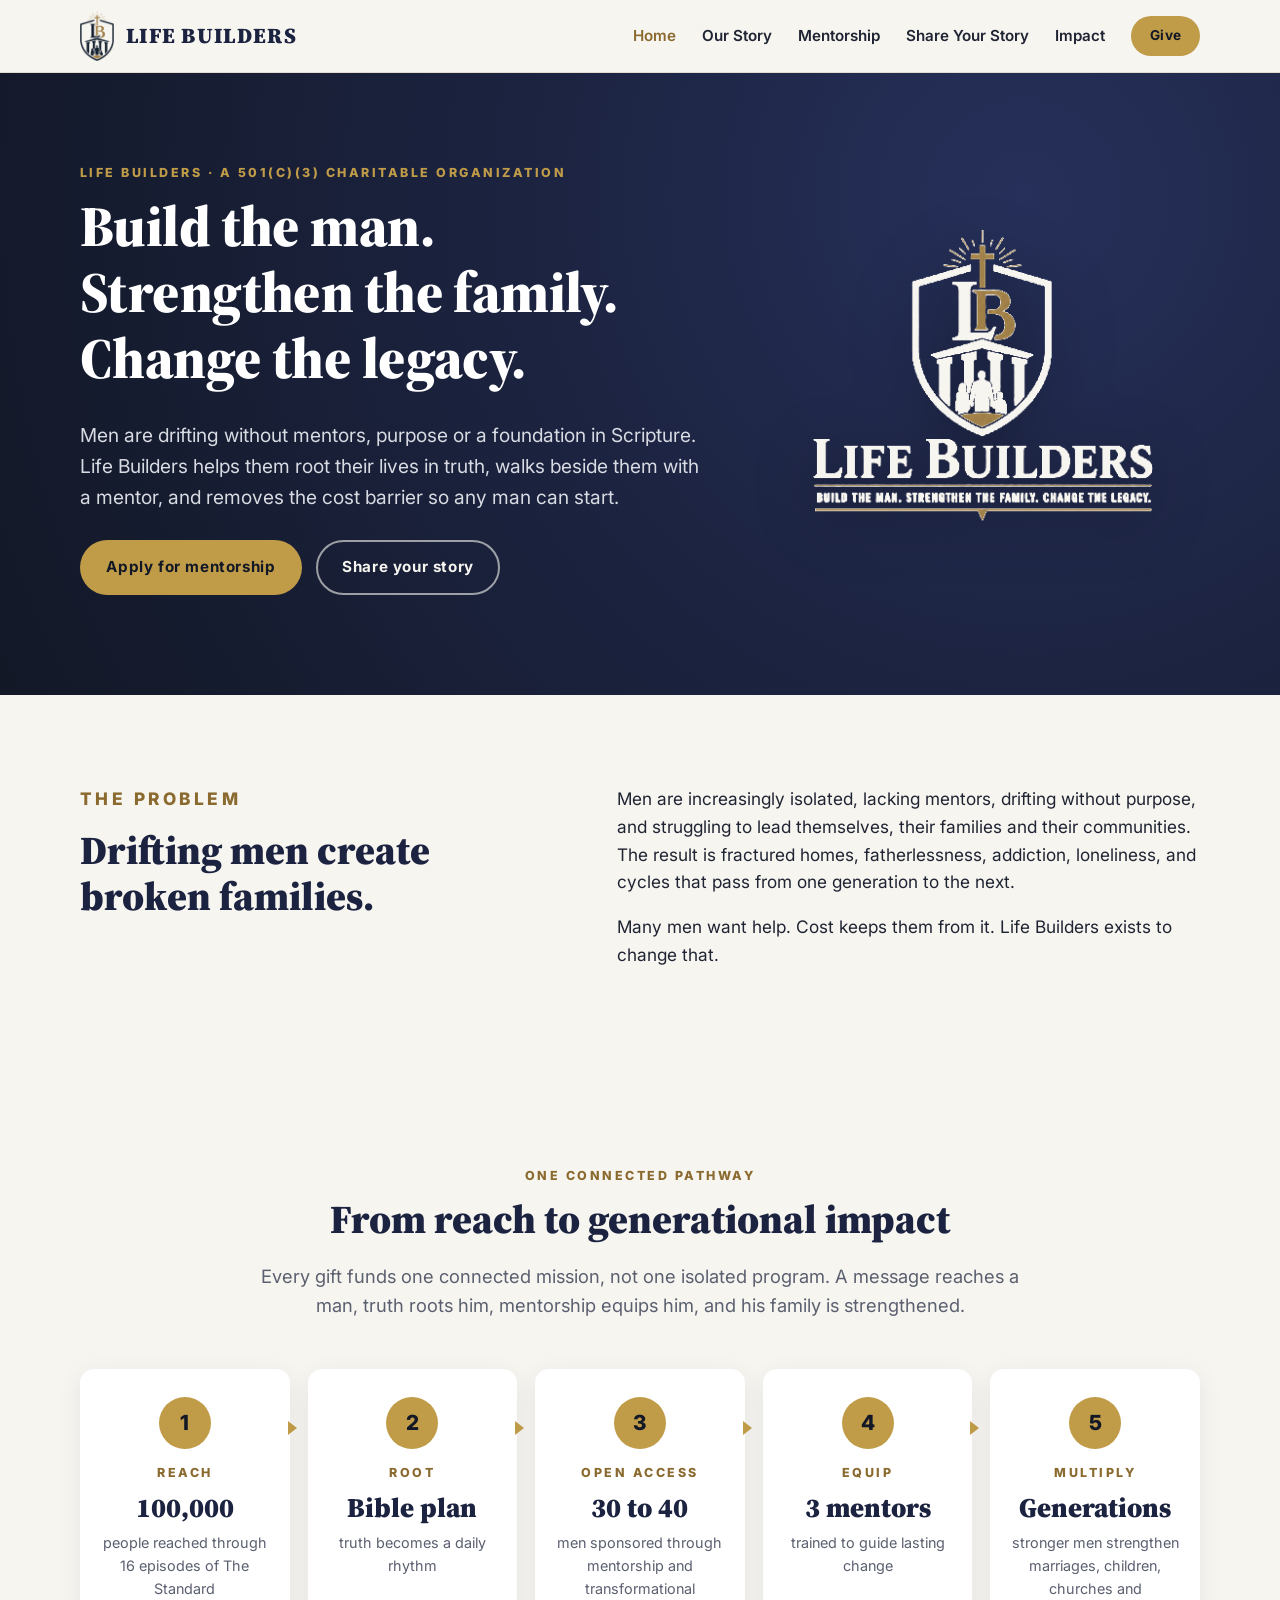
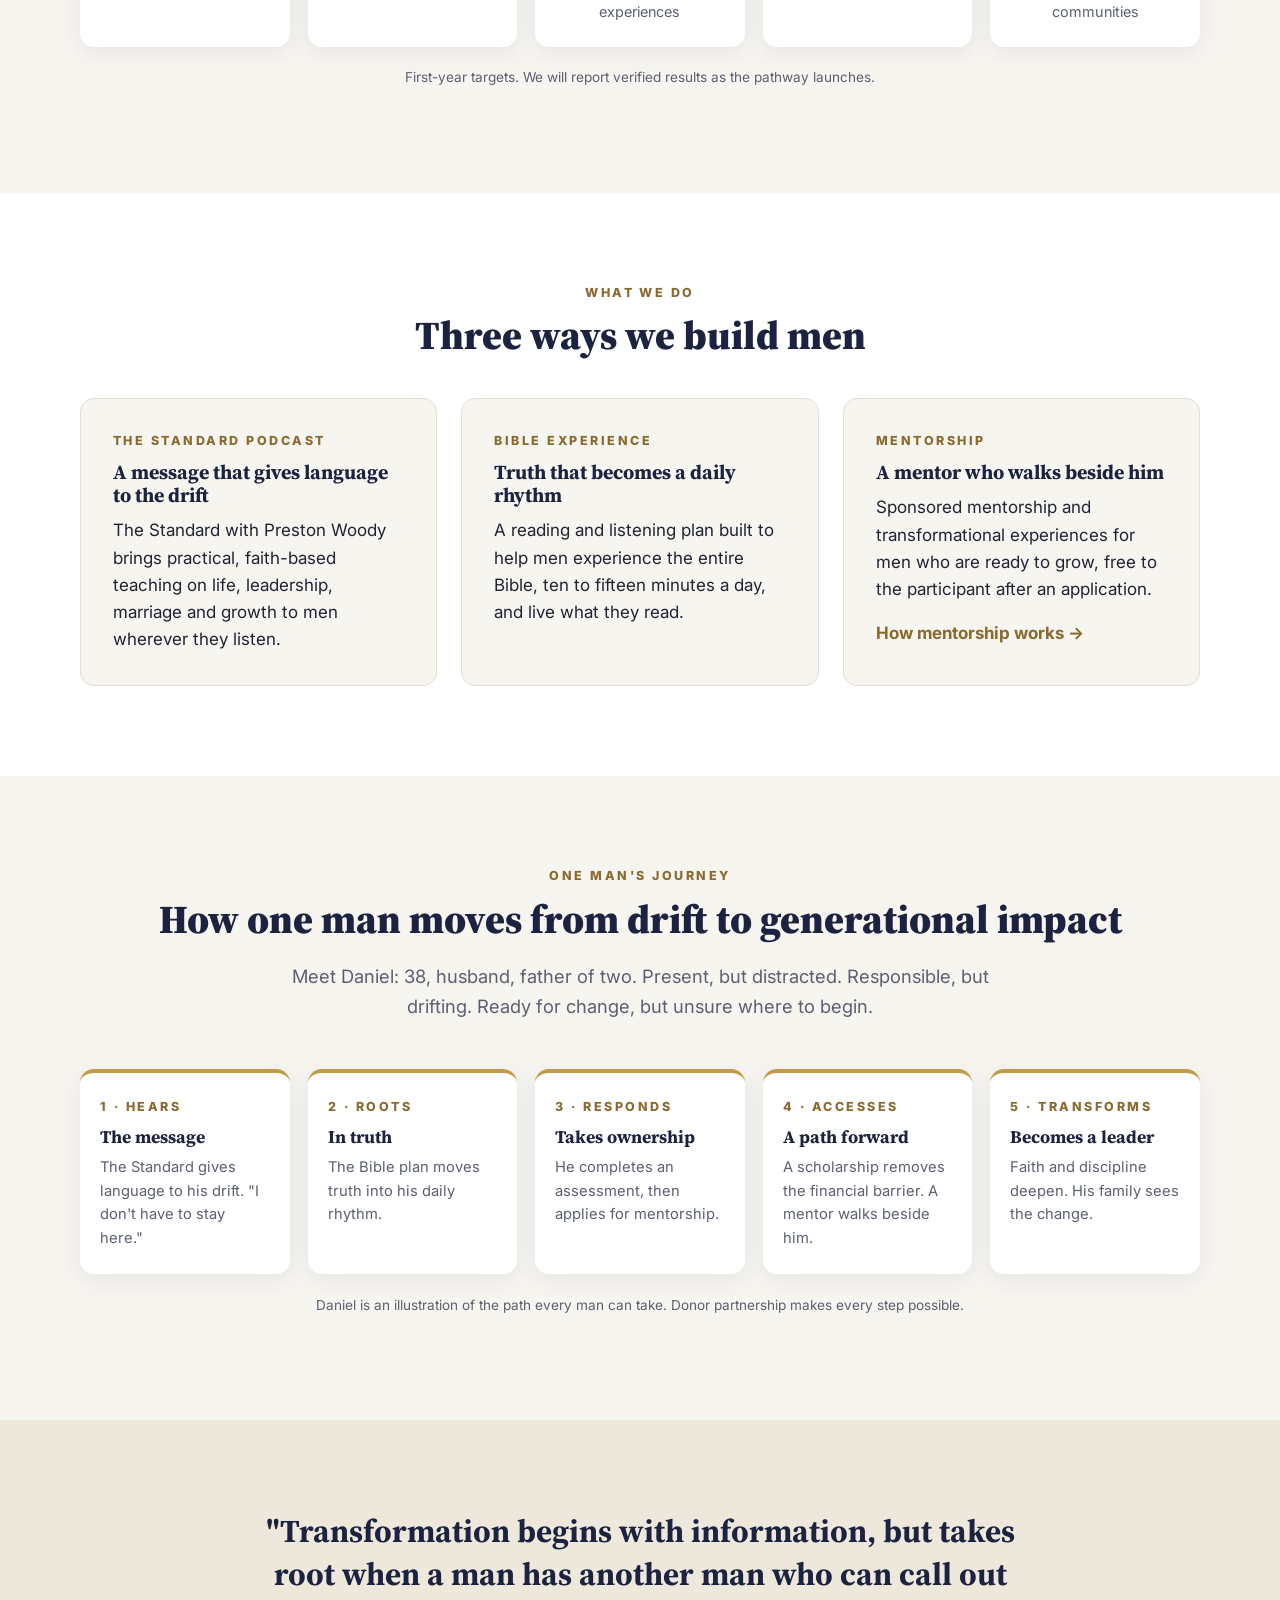
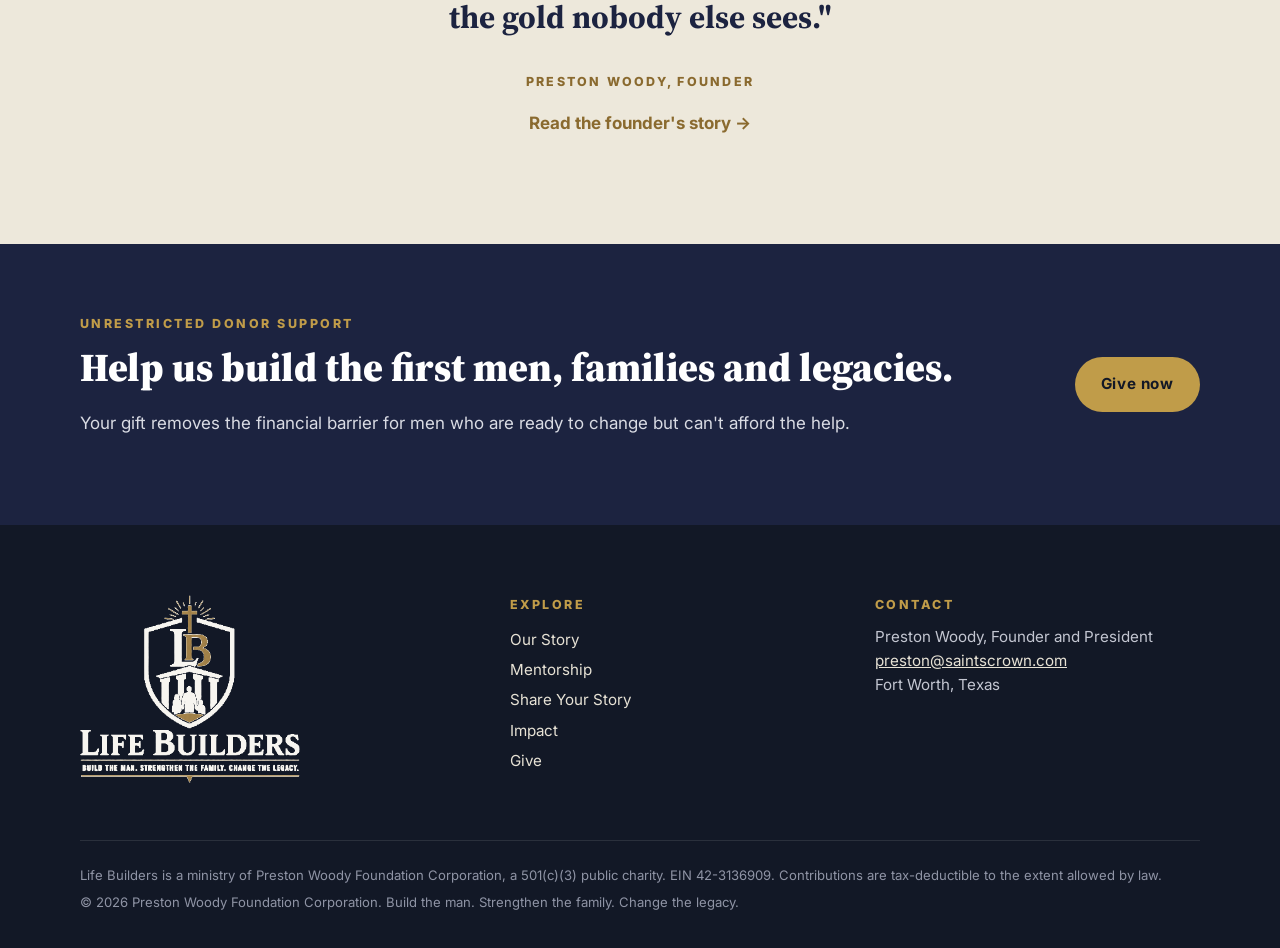
==== site/index.html @ cb7fca0d "Life Builders site: first draft of six pages Co-Authored-By: Claude Opus 5.5 <noreply@anthropic.com>" ====
<!DOCTYPE html>
<html lang="en">
<head>
<meta charset="utf-8">
<meta name="viewport" content="width=device-width, initial-scale=1">
<title>Life Builders | Build the man. Strengthen the family. Change the legacy.</title>
<meta name="description" content="Life Builders helps men root their lives in Scripture, find a mentor, and lead their families well, and removes the cost barrier so any man can start.">
<meta property="og:title" content="Life Builders | Build the man. Strengthen the family. Change the legacy.">
<meta property="og:description" content="Life Builders helps men root their lives in Scripture, find a mentor, and lead their families well, and removes the cost barrier so any man can start.">
<meta property="og:image" content="https://lifebuilders.net/assets/img/logo.png">
<link rel="icon" type="image/png" href="assets/img/favicon.png">
<link rel="preconnect" href="https://fonts.googleapis.com">
<link rel="preconnect" href="https://fonts.gstatic.com" crossorigin>
<link href="https://fonts.googleapis.com/css2?family=Inter:wght@400;500;600;700;800&family=Source+Serif+4:opsz,wght@8..60,700;8..60,900&display=swap" rel="stylesheet">
<link rel="stylesheet" href="assets/css/site.css">
</head>
<body>
<header class="site-header">
  <div class="wrap header-row">
    <a class="brand" href=""><img src="assets/img/shield.png" alt="" width="34" height="50"><span>Life Builders</span></a>
    <input type="checkbox" id="menu" class="menu-toggle" aria-label="Open menu">
    <label for="menu" class="menu-button" aria-hidden="true"><span></span><span></span><span></span></label>
    <nav class="site-nav"><a href="" class="active">Home</a><a href="about/">Our Story</a><a href="mentorship/">Mentorship</a><a href="story/">Share Your Story</a><a href="impact/">Impact</a><a class="btn btn-gold btn-sm" href="give/">Give</a></nav>
  </div>
</header>
<main>

<section class="hero">
  <div class="wrap hero-grid">
    <div>
      <p class="eyebrow light">Life Builders &middot; A 501(c)(3) charitable organization</p>
      <h1>Build the man. Strengthen the family. Change the legacy.</h1>
      <p class="hero-lede">Men are drifting without mentors, purpose or a foundation in Scripture. Life Builders helps them root their lives in truth, walks beside them with a mentor, and removes the cost barrier so any man can start.</p>
      <div class="actions">
        <a class="btn btn-gold" href="mentorship/">Apply for mentorship</a>
        <a class="btn btn-outline" href="story/">Share your story</a>
      </div>
    </div>
    <div class="hero-mark"><img src="assets/img/logo-light.png" alt="Life Builders logo" width="340"></div>
  </div>
</section>

<section class="section">
  <div class="wrap two-col">
    <div>
      <p class="eyebrow">The problem</p>
      <h2>Drifting men create broken families.</h2>
    </div>
    <div>
      <p>Men are increasingly isolated, lacking mentors, drifting without purpose, and struggling to lead themselves, their families and their communities. The result is fractured homes, fatherlessness, addiction, loneliness, and cycles that pass from one generation to the next.</p>
      <p>Many men want help. Cost keeps them from it. Life Builders exists to change that.</p>
    </div>
  </div>
</section>

<section class="section">
  <div class="wrap">
    <p class="eyebrow center">One connected pathway</p>
    <h2 class="center">From reach to generational impact</h2>
    <p class="lede center narrow">Every gift funds one connected mission, not one isolated program. A message reaches a man, truth roots him, mentorship equips him, and his family is strengthened.</p>
    <ol class="pathway">
      <li><span class="num">1</span><p class="eyebrow">Reach</p><p class="big">100,000</p><p>people reached through 16 episodes of The Standard</p></li>
      <li><span class="num">2</span><p class="eyebrow">Root</p><p class="big">Bible plan</p><p>truth becomes a daily rhythm</p></li>
      <li><span class="num">3</span><p class="eyebrow">Open access</p><p class="big">30 to 40</p><p>men sponsored through mentorship and transformational experiences</p></li>
      <li><span class="num">4</span><p class="eyebrow">Equip</p><p class="big">3 mentors</p><p>trained to guide lasting change</p></li>
      <li><span class="num">5</span><p class="eyebrow">Multiply</p><p class="big">Generations</p><p>stronger men strengthen marriages, children, churches and communities</p></li>
    </ol>
    <p class="fineprint center">First-year targets. We will report verified results as the pathway launches.</p>
  </div>
</section>

<section class="section alt">
  <div class="wrap">
    <p class="eyebrow center">What we do</p>
    <h2 class="center">Three ways we build men</h2>
    <div class="cards three">
      <article class="card">
        <p class="eyebrow">The Standard Podcast</p>
        <h3>A message that gives language to the drift</h3>
        <p>The Standard with Preston Woody brings practical, faith-based teaching on life, leadership, marriage and growth to men wherever they listen.</p>
      </article>
      <article class="card">
        <p class="eyebrow">Bible Experience</p>
        <h3>Truth that becomes a daily rhythm</h3>
        <p>A reading and listening plan built to help men experience the entire Bible, ten to fifteen minutes a day, and live what they read.</p>
      </article>
      <article class="card">
        <p class="eyebrow">Mentorship</p>
        <h3>A mentor who walks beside him</h3>
        <p>Sponsored mentorship and transformational experiences for men who are ready to grow, free to the participant after an application.</p>
        <a class="text-link" href="mentorship/">How mentorship works &rarr;</a>
      </article>
    </div>
  </div>
</section>

<section class="section">
  <div class="wrap">
    <p class="eyebrow center">One man's journey</p>
    <h2 class="center">How one man moves from drift to generational impact</h2>
    <p class="lede center narrow">Meet Daniel: 38, husband, father of two. Present, but distracted. Responsible, but drifting. Ready for change, but unsure where to begin.</p>
    <ol class="journey">
      <li><p class="eyebrow">1 &middot; Hears</p><h3>The message</h3><p>The Standard gives language to his drift. "I don't have to stay here."</p></li>
      <li><p class="eyebrow">2 &middot; Roots</p><h3>In truth</h3><p>The Bible plan moves truth into his daily rhythm.</p></li>
      <li><p class="eyebrow">3 &middot; Responds</p><h3>Takes ownership</h3><p>He completes an assessment, then applies for mentorship.</p></li>
      <li><p class="eyebrow">4 &middot; Accesses</p><h3>A path forward</h3><p>A scholarship removes the financial barrier. A mentor walks beside him.</p></li>
      <li><p class="eyebrow">5 &middot; Transforms</p><h3>Becomes a leader</h3><p>Faith and discipline deepen. His family sees the change.</p></li>
    </ol>
    <p class="fineprint center">Daniel is an illustration of the path every man can take. Donor partnership makes every step possible.</p>
  </div>
</section>

<section class="section quote-section">
  <div class="wrap narrow">
    <blockquote>
      <p>"Transformation begins with information, but takes root when a man has another man who can call out the gold nobody else sees."</p>
      <cite>Preston Woody, Founder</cite>
    </blockquote>
    <p class="center"><a class="text-link" href="about/">Read the founder's story &rarr;</a></p>
  </div>
</section>

<section class="band navy">
  <div class="wrap band-row">
    <div>
      <p class="eyebrow light">Unrestricted donor support</p>
      <h2>Help us build the first men, families and legacies.</h2>
      <p>Your gift removes the financial barrier for men who are ready to change but can't afford the help.</p>
    </div>
    <div class="band-actions"><a class="btn btn-gold" href="give/">Give now</a></div>
  </div>
</section>

</main>
<footer class="site-footer">
  <div class="wrap footer-grid">
    <div>
      <img class="footer-logo" src="assets/img/logo-light.png" alt="Life Builders: Build the man. Strengthen the family. Change the legacy." width="220">
    </div>
    <div>
      <p class="eyebrow light">Explore</p>
      <ul class="footer-links">
        <li><a href="about/">Our Story</a></li>
        <li><a href="mentorship/">Mentorship</a></li>
        <li><a href="story/">Share Your Story</a></li>
        <li><a href="impact/">Impact</a></li>
        <li><a href="give/">Give</a></li>
      </ul>
    </div>
    <div>
      <p class="eyebrow light">Contact</p>
      <p>Preston Woody, Founder and President<br><a href="mailto:preston@saintscrown.com">preston@saintscrown.com</a><br>Fort Worth, Texas</p>
    </div>
  </div>
  <div class="wrap legal">
    <p>Life Builders is a ministry of Preston Woody Foundation Corporation, a 501(c)(3) public charity. EIN 42-3136909. Contributions are tax-deductible to the extent allowed by law.</p>
    <p>&copy; 2026 Preston Woody Foundation Corporation. Build the man. Strengthen the family. Change the legacy.</p>
  </div>
</footer>
</body>
</html>
---- site/assets/css/site.css ----
:root {
  --navy: #1c2340;
  --navy-deep: #121826;
  --gold: #c09c49;
  --gold-ink: #8a6a2f;
  --cream: #f7f5f0;
  --beige: #ede8db;
  --ink: #1f2433;
  --muted: #5b6070;
  --line: #e2ddd0;
  --serif: "Source Serif 4", Georgia, "Times New Roman", serif;
  --sans: "Inter", -apple-system, "Segoe UI", Roboto, Arial, sans-serif;
  --radius: 14px;
}

* { box-sizing: border-box; }
html { scroll-behavior: smooth; }
body { margin: 0; font-family: var(--sans); color: var(--ink); background: var(--cream); line-height: 1.6; font-size: 17px; }
img { max-width: 100%; height: auto; }
a { color: var(--navy); }
.wrap { width: min(1120px, 100% - 40px); margin-inline: auto; }
.narrow { max-width: 760px; margin-inline: auto; }
.center { text-align: center; }

h1, h2, h3 { font-family: var(--serif); color: var(--navy); line-height: 1.15; margin: 0 0 .5em; }
h1 { font-weight: 900; font-size: clamp(2.2rem, 5vw, 3.6rem); letter-spacing: -.01em; }
h2 { font-weight: 900; font-size: clamp(1.7rem, 3.4vw, 2.5rem); }
h3 { font-weight: 700; font-size: 1.25rem; }
p { margin: 0 0 1em; }

.eyebrow { font-family: var(--sans); font-weight: 800; font-size: .78rem; letter-spacing: .2em; text-transform: uppercase; color: var(--gold-ink); margin-bottom: .8em; }
.eyebrow.light { color: var(--gold); }
.lede { font-size: 1.15rem; color: var(--muted); }
.fineprint { font-size: .85rem; color: var(--muted); margin-top: 1.5em; }

/* Buttons */
.btn { display: inline-block; font-family: var(--sans); font-weight: 700; font-size: .95rem; letter-spacing: .04em; text-decoration: none; padding: .9em 1.6em; border-radius: 999px; border: 2px solid transparent; transition: transform .15s ease, background .15s ease; }
.btn:hover { transform: translateY(-1px); }
.btn-gold { background: var(--gold); color: var(--navy-deep); }
.btn-gold:hover { background: #d1ad5a; }
.btn-outline { border-color: rgba(247,245,240,.6); color: var(--cream); }
.btn-outline:hover { border-color: var(--gold); color: var(--gold); }
.btn-navy { background: var(--navy); color: var(--cream); margin-top: 1.5em; }
.btn-sm { padding: .55em 1.2em; font-size: .85rem; }
.actions { display: flex; flex-wrap: wrap; gap: 14px; margin-top: 1.6em; }
.text-link { font-weight: 700; color: var(--gold-ink); text-decoration: none; }
.text-link:hover { text-decoration: underline; }

/* Header */
.site-header { position: sticky; top: 0; z-index: 10; background: rgba(247,245,240,.96); backdrop-filter: blur(6px); border-bottom: 1px solid var(--line); }
.header-row { display: flex; align-items: center; justify-content: space-between; min-height: 72px; }
.brand { display: flex; align-items: center; gap: 12px; text-decoration: none; }
.brand img { width: 34px; height: auto; }
.brand span { font-family: var(--serif); font-weight: 900; font-size: 1.35rem; letter-spacing: .06em; text-transform: uppercase; color: var(--navy); }
.site-nav { display: flex; align-items: center; gap: 26px; }
.site-nav a:not(.btn) { text-decoration: none; font-weight: 600; font-size: .95rem; color: var(--ink); }
.site-nav a.active, .site-nav a:not(.btn):hover { color: var(--gold-ink); }
.menu-toggle, .menu-button { display: none; }

/* Hero */
.hero, .page-hero { background: radial-gradient(circle at 80% 20%, #26305a 0%, var(--navy) 45%, var(--navy-deep) 100%); color: var(--cream); }
.hero { padding: 90px 0 100px; }
.page-hero { padding: 80px 0; text-align: center; }
.page-hero .actions { justify-content: center; }
.hero h1, .page-hero h1 { color: #fff; }
.hero-lede { font-size: 1.2rem; color: #d9dbe3; max-width: 640px; }
.page-hero .hero-lede { margin-inline: auto; }
.hero-grid { display: grid; grid-template-columns: 1.3fr .9fr; gap: 60px; align-items: center; }
.hero-mark { text-align: center; }
.hero-mark img { filter: drop-shadow(0 10px 30px rgba(0,0,0,.35)); }

/* Sections */
.section { padding: 90px 0; }
.section.alt { background: #fff; }
.two-col { display: grid; grid-template-columns: .9fr 1.1fr; gap: 60px; align-items: start; }
.two-col p { font-size: 1.08rem; }

/* Cards */
.cards { display: grid; gap: 24px; margin-top: 40px; }
.cards.three { grid-template-columns: repeat(3, 1fr); }
.card { background: var(--cream); border: 1px solid var(--line); border-radius: var(--radius); padding: 32px; }
.section:not(.alt) .card { background: #fff; }
.card p:last-child { margin-bottom: 0; }
.card.stat { text-align: center; }
.big { font-family: var(--serif); font-weight: 900; font-size: 2.3rem; line-height: 1.1; color: var(--navy); margin: .1em 0 .3em; }

/* Pathway */
.pathway, .journey, .steps { list-style: none; padding: 0; margin: 48px 0 0; display: grid; gap: 18px; counter-reset: s; }
.pathway { grid-template-columns: repeat(5, 1fr); }
.pathway li { position: relative; background: #fff; border-radius: var(--radius); padding: 28px 18px 24px; text-align: center; box-shadow: 0 6px 24px rgba(28,35,64,.07); }
.pathway li:not(:last-child)::after { content: ""; position: absolute; right: -14px; top: 52px; border: 7px solid transparent; border-left: 9px solid var(--gold); }
.pathway .big { font-size: 1.7rem; }
.pathway li p:last-child { font-size: .9rem; color: var(--muted); margin: 0; }
.num { display: inline-grid; place-items: center; width: 52px; height: 52px; border-radius: 50%; background: var(--gold); color: var(--navy-deep); font-family: var(--sans); font-weight: 800; font-size: 1.3rem; margin-bottom: 14px; }

/* Journey */
.journey { grid-template-columns: repeat(5, 1fr); }
.journey li { background: #fff; border-top: 4px solid var(--gold); border-radius: var(--radius); padding: 24px 20px; box-shadow: 0 6px 24px rgba(28,35,64,.07); }
.journey h3 { font-size: 1.1rem; }
.journey p:last-child { font-size: .92rem; color: var(--muted); margin: 0; }

/* Steps */
.steps { grid-template-columns: repeat(4, 1fr); }
.steps li { text-align: center; padding: 10px; }
.steps p { color: var(--muted); }

/* Quote */
.quote-section { background: var(--beige); }
blockquote { margin: 0; text-align: center; }
blockquote p { font-family: var(--serif); font-weight: 700; font-size: clamp(1.4rem, 2.6vw, 2rem); color: var(--navy); line-height: 1.35; }
cite { display: block; font-style: normal; font-weight: 800; letter-spacing: .18em; text-transform: uppercase; font-size: .78rem; color: var(--gold-ink); margin-bottom: 1.5em; }

/* Band */
.band { padding: 70px 0; }
.band.navy { background: var(--navy); color: #d9dbe3; }
.band.navy h2 { color: #fff; }
.band-row { display: grid; grid-template-columns: 1fr auto; gap: 40px; align-items: center; }

/* Prose */
.prose p { font-size: 1.12rem; }
.signature { font-family: var(--serif); font-weight: 900; font-size: 1.3rem; color: var(--navy); margin-top: 1.5em; }
.signature span { font-family: var(--sans); font-weight: 600; font-size: .9rem; color: var(--muted); }

/* Vision table */
.table-wrap { overflow-x: auto; margin-top: 40px; }
.vision { width: 100%; border-collapse: separate; border-spacing: 0; background: #fff; border-radius: var(--radius); overflow: hidden; box-shadow: 0 6px 24px rgba(28,35,64,.07); }
.vision th, .vision td { padding: 20px 22px; text-align: left; border-bottom: 1px solid var(--line); vertical-align: top; }
.vision thead th { background: var(--navy); color: #fff; font-family: var(--serif); font-weight: 700; font-size: 1.05rem; }
.vision tbody th { font-weight: 800; letter-spacing: .14em; text-transform: uppercase; font-size: .78rem; color: var(--gold-ink); white-space: nowrap; }
.vision tr:last-child th, .vision tr:last-child td { border-bottom: 0; }

/* Tiers */
.tiers { display: grid; grid-template-columns: repeat(5, 1fr); gap: 16px; margin-top: 40px; }
.tiers.four { grid-template-columns: repeat(4, 1fr); }
.tier { background: #fff; border: 1px solid var(--line); border-radius: var(--radius); padding: 28px 16px; text-align: center; }
.section.alt .tier { background: var(--cream); }
.tier .big { font-size: 2rem; }
.tier p:last-child { margin-bottom: 0; color: var(--muted); font-size: .92rem; }
.tier.featured { border: 2px solid var(--gold); box-shadow: 0 10px 30px rgba(192,156,73,.18); }
.tag { display: inline-block; margin-top: .6em; background: var(--gold); color: var(--navy-deep) !important; font-weight: 700; font-size: .72rem !important; letter-spacing: .08em; text-transform: uppercase; padding: .35em .8em; border-radius: 999px; }

/* Form slot */
.form-slot { margin-top: 30px; background: var(--cream); border: 2px dashed var(--gold); border-radius: var(--radius); padding: 50px 30px; text-align: center; }
.form-slot iframe { width: 100%; min-height: 1100px; border: 0; }

/* Footer */
.site-footer { background: var(--navy-deep); color: #c3c6d1; padding: 70px 0 30px; font-size: .95rem; }
.site-footer a { color: #e7e2d5; }
.footer-grid { display: grid; grid-template-columns: 1.2fr 1fr 1fr; gap: 40px; }
.footer-links { list-style: none; padding: 0; margin: 0; line-height: 2; }
.footer-links a { text-decoration: none; }
.footer-links a:hover { color: var(--gold); }
.legal { border-top: 1px solid rgba(255,255,255,.1); margin-top: 50px; padding-top: 24px; font-size: .82rem; color: #8f94a5; }
.legal p { margin: 0 0 .4em; }

/* Responsive */
@media (max-width: 960px) {
  .pathway, .journey { grid-template-columns: 1fr 1fr; }
  .pathway li::after { display: none; }
  .steps, .tiers, .tiers.four { grid-template-columns: 1fr 1fr; }
  .cards.three { grid-template-columns: 1fr; }
  .hero-grid, .two-col, .band-row, .footer-grid { grid-template-columns: 1fr; gap: 30px; }
  .hero-mark img { width: 220px; }
  .menu-button { display: grid; gap: 5px; cursor: pointer; padding: 10px; }
  .menu-button span { display: block; width: 24px; height: 2px; background: var(--navy); }
  .site-nav { display: none; position: absolute; top: 72px; left: 0; right: 0; flex-direction: column; align-items: flex-start; gap: 18px; padding: 24px 20px 30px; background: var(--cream); border-bottom: 1px solid var(--line); }
  .menu-toggle:checked ~ .site-nav { display: flex; }
}
@media (max-width: 560px) {
  body { font-size: 16px; }
  .section { padding: 64px 0; }
  .hero { padding: 60px 0 70px; }
  .pathway, .journey, .steps, .tiers, .tiers.four { grid-template-columns: 1fr; }
  .brand span { font-size: 1.1rem; }
}
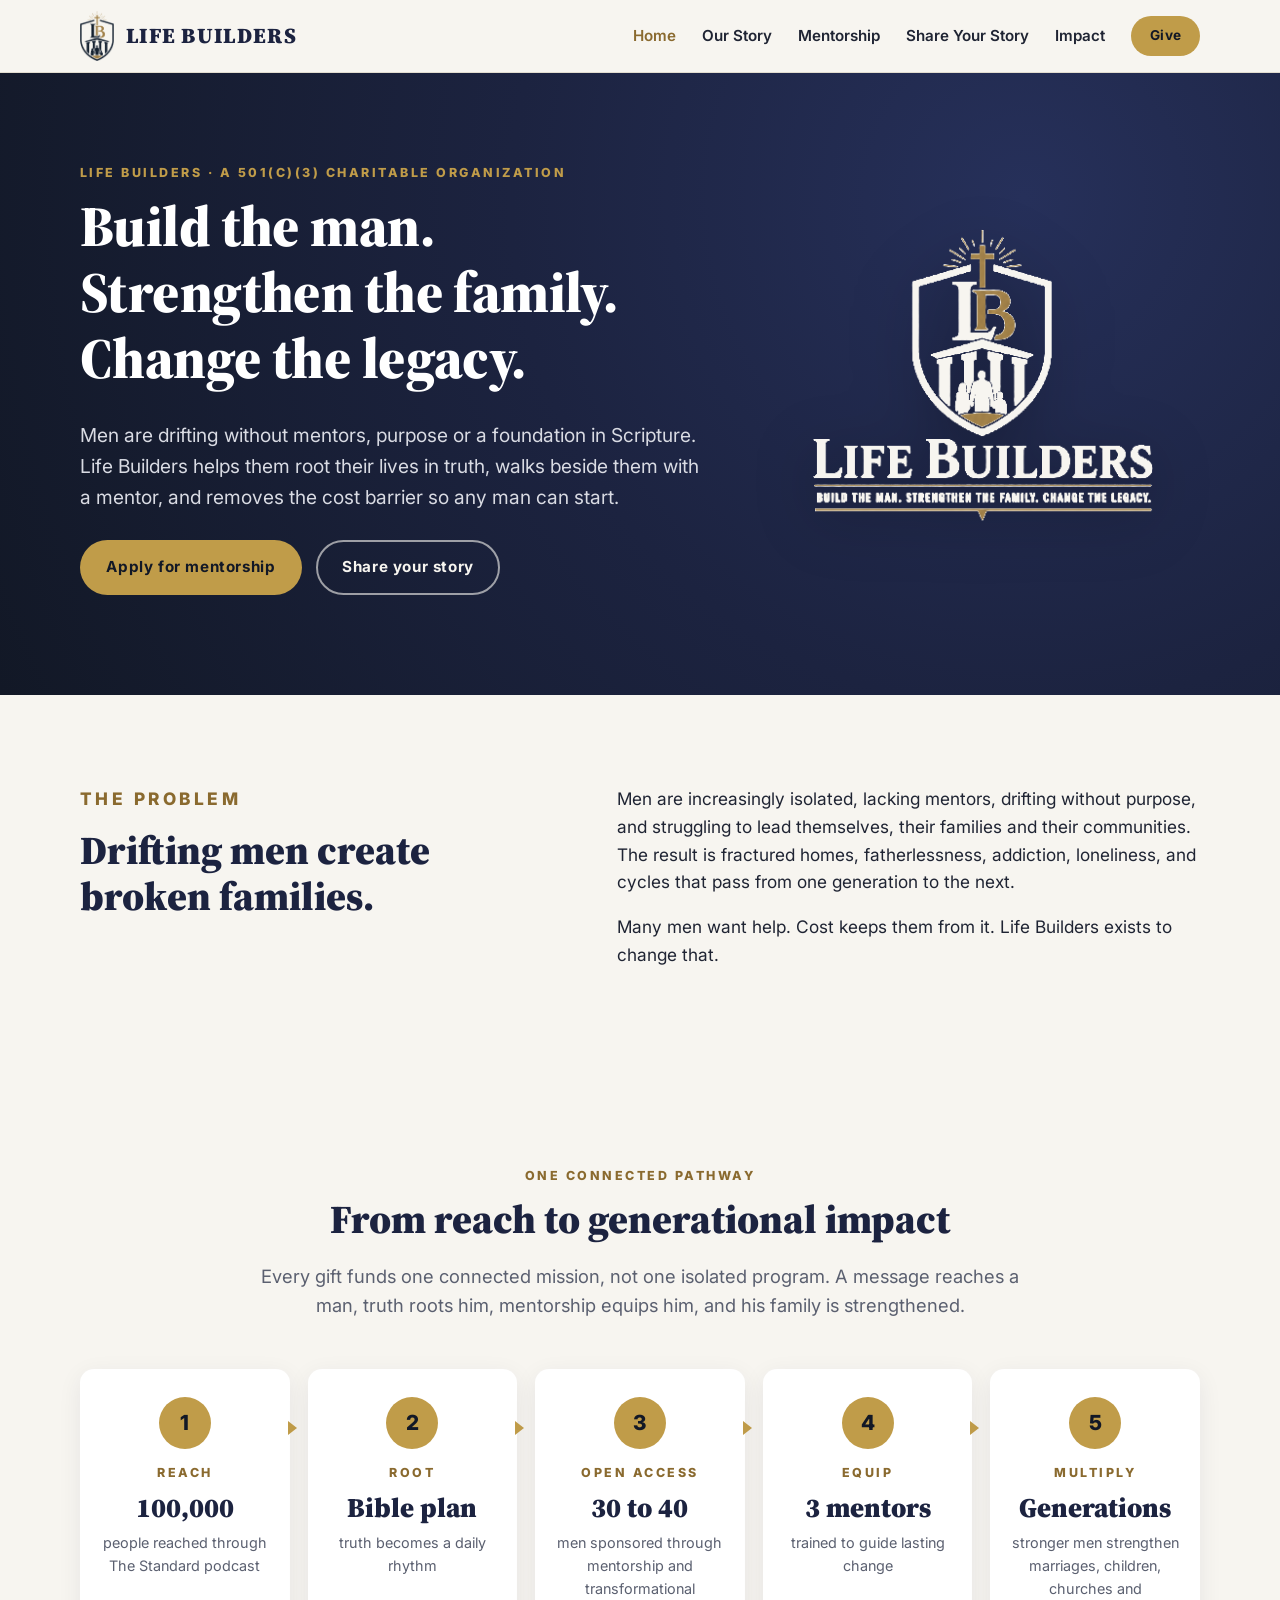
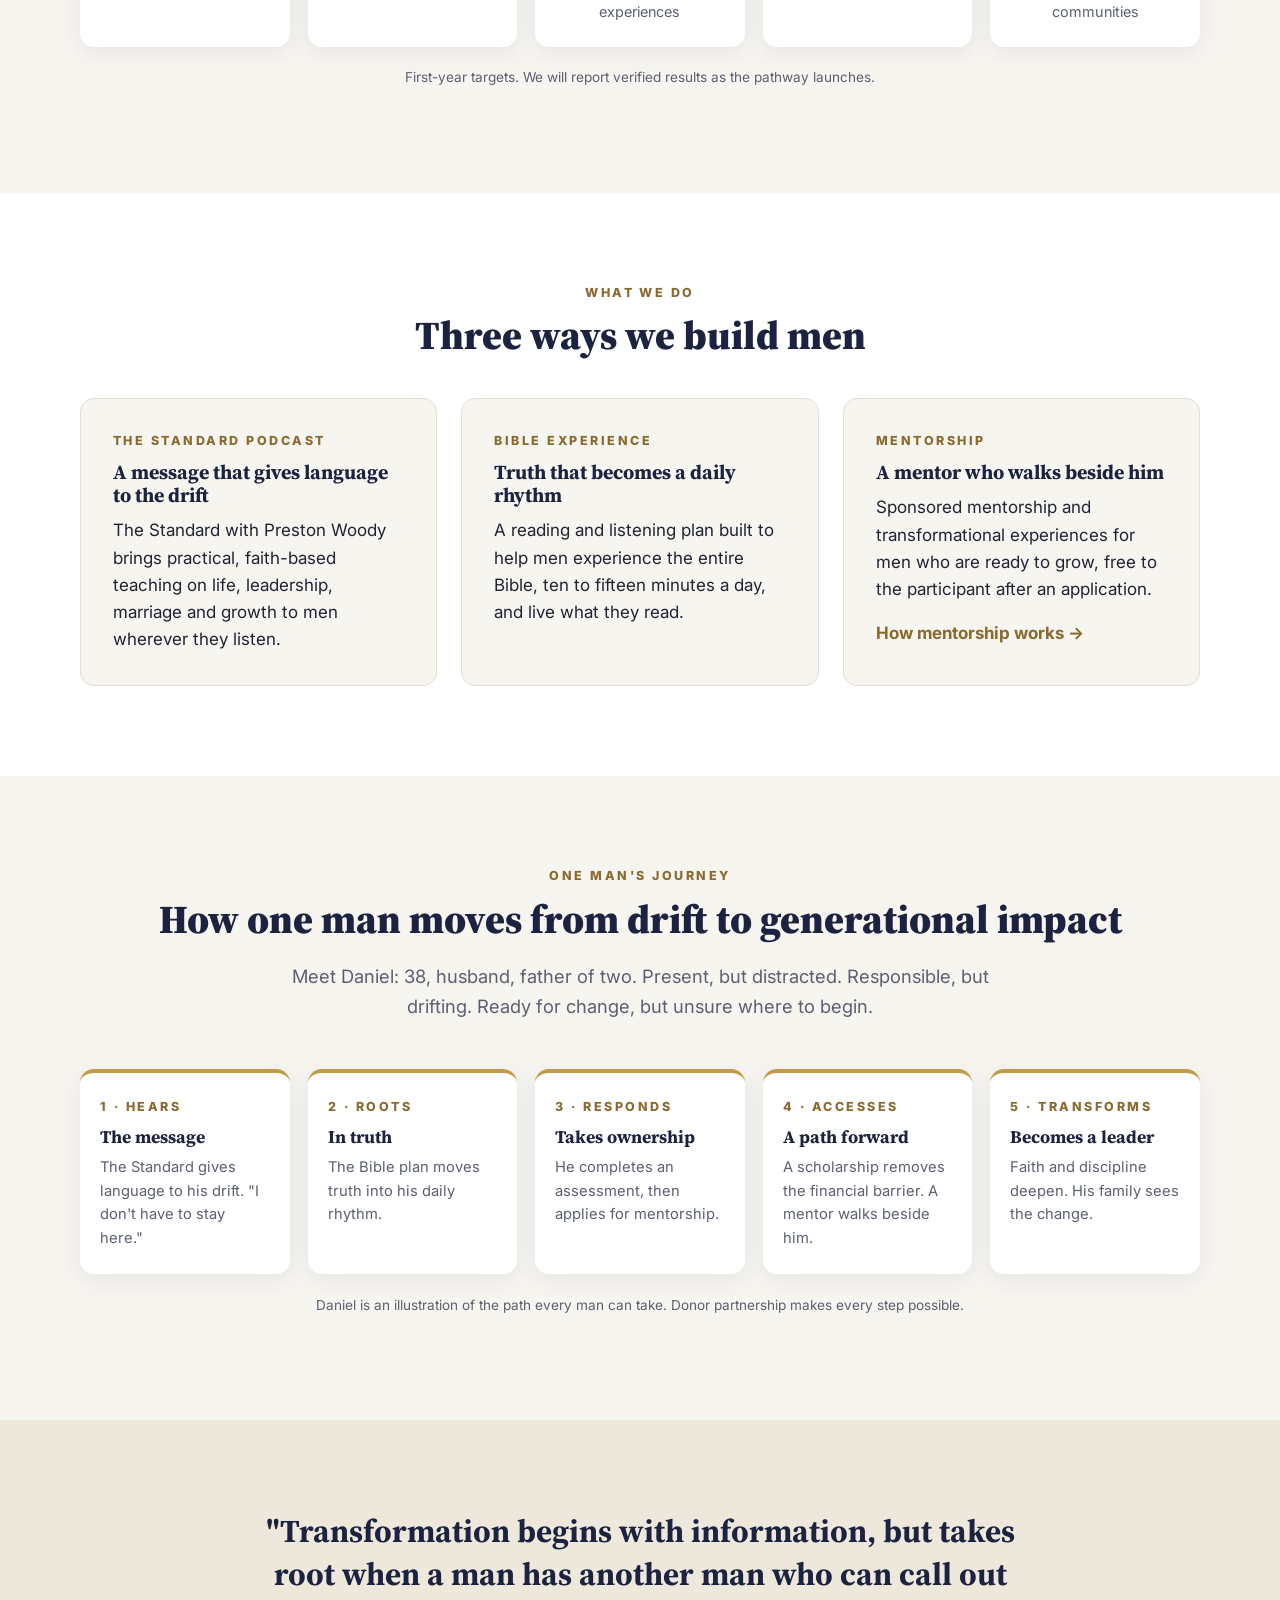
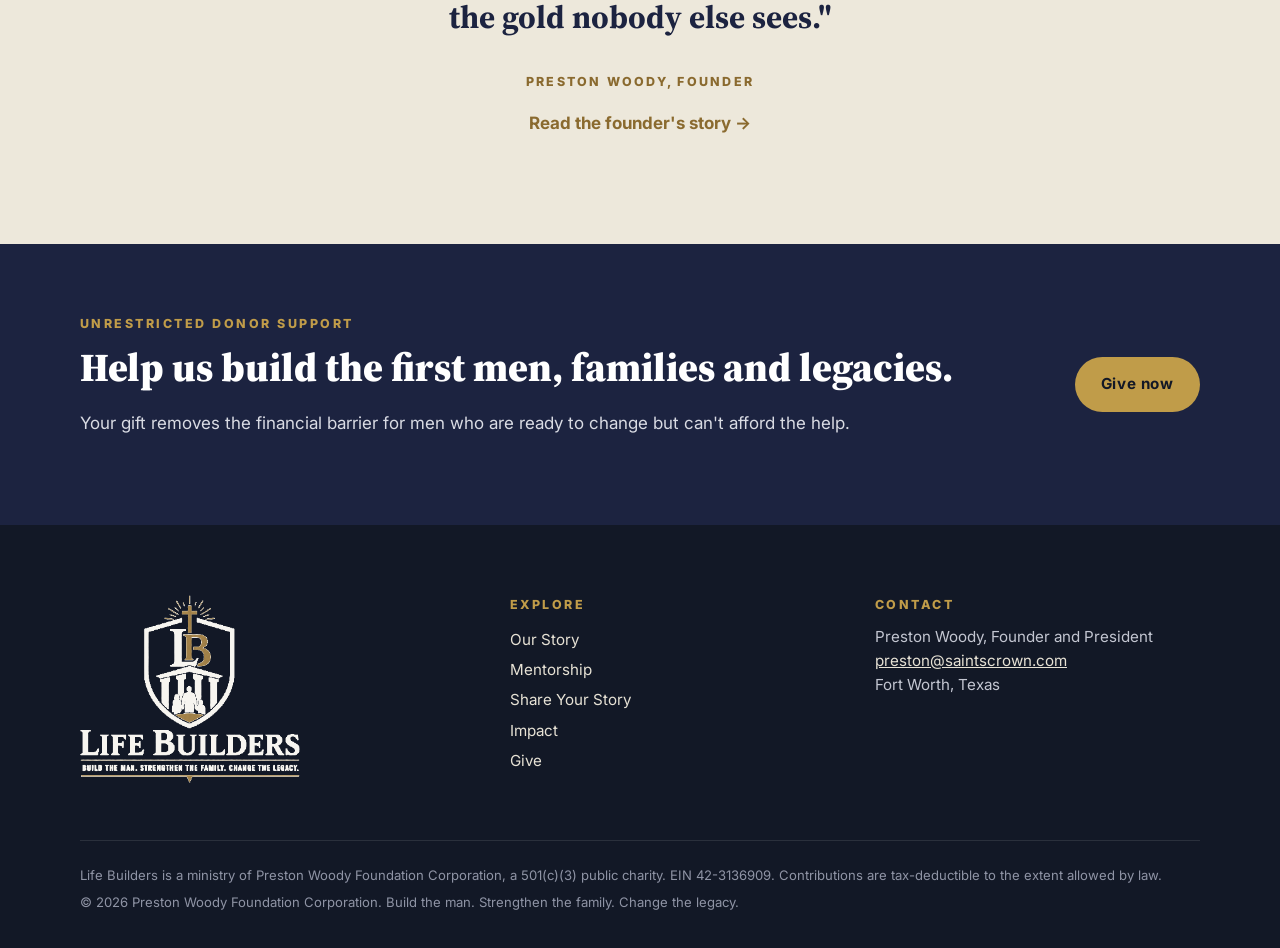
==== commit 3a49d393: "Pathway: reach line reads 'people reached through The Standard podcast' Co-Authored-By: Claude Opus " ====
--- a/site/index.html
+++ b/site/index.html
@@ -59,7 +59,7 @@
     <h2 class="center">From reach to generational impact</h2>
     <p class="lede center narrow">Every gift funds one connected mission, not one isolated program. A message reaches a man, truth roots him, mentorship equips him, and his family is strengthened.</p>
     <ol class="pathway">
-      <li><span class="num">1</span><p class="eyebrow">Reach</p><p class="big">100,000</p><p>people reached through 16 episodes of The Standard</p></li>
+      <li><span class="num">1</span><p class="eyebrow">Reach</p><p class="big">100,000</p><p>people reached through The Standard podcast</p></li>
       <li><span class="num">2</span><p class="eyebrow">Root</p><p class="big">Bible plan</p><p>truth becomes a daily rhythm</p></li>
       <li><span class="num">3</span><p class="eyebrow">Open access</p><p class="big">30 to 40</p><p>men sponsored through mentorship and transformational experiences</p></li>
       <li><span class="num">4</span><p class="eyebrow">Equip</p><p class="big">3 mentors</p><p>trained to guide lasting change</p></li>
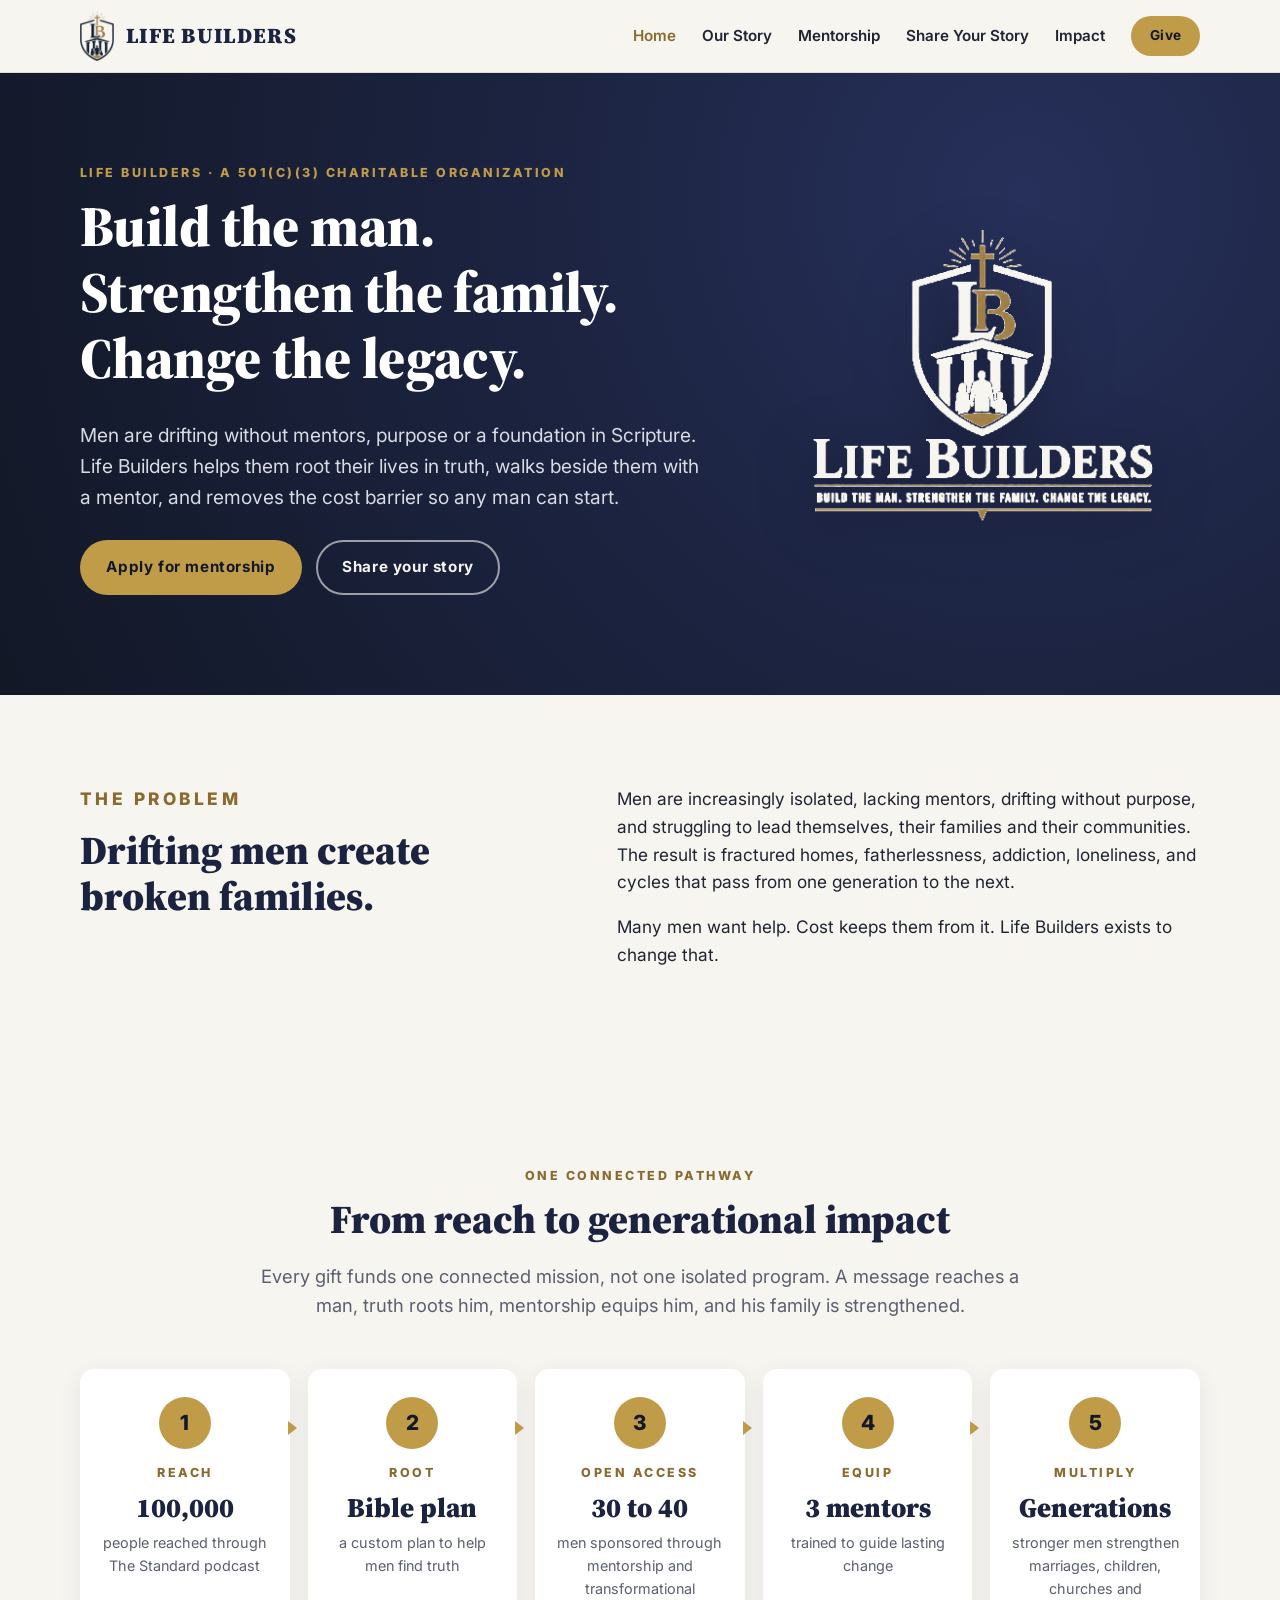
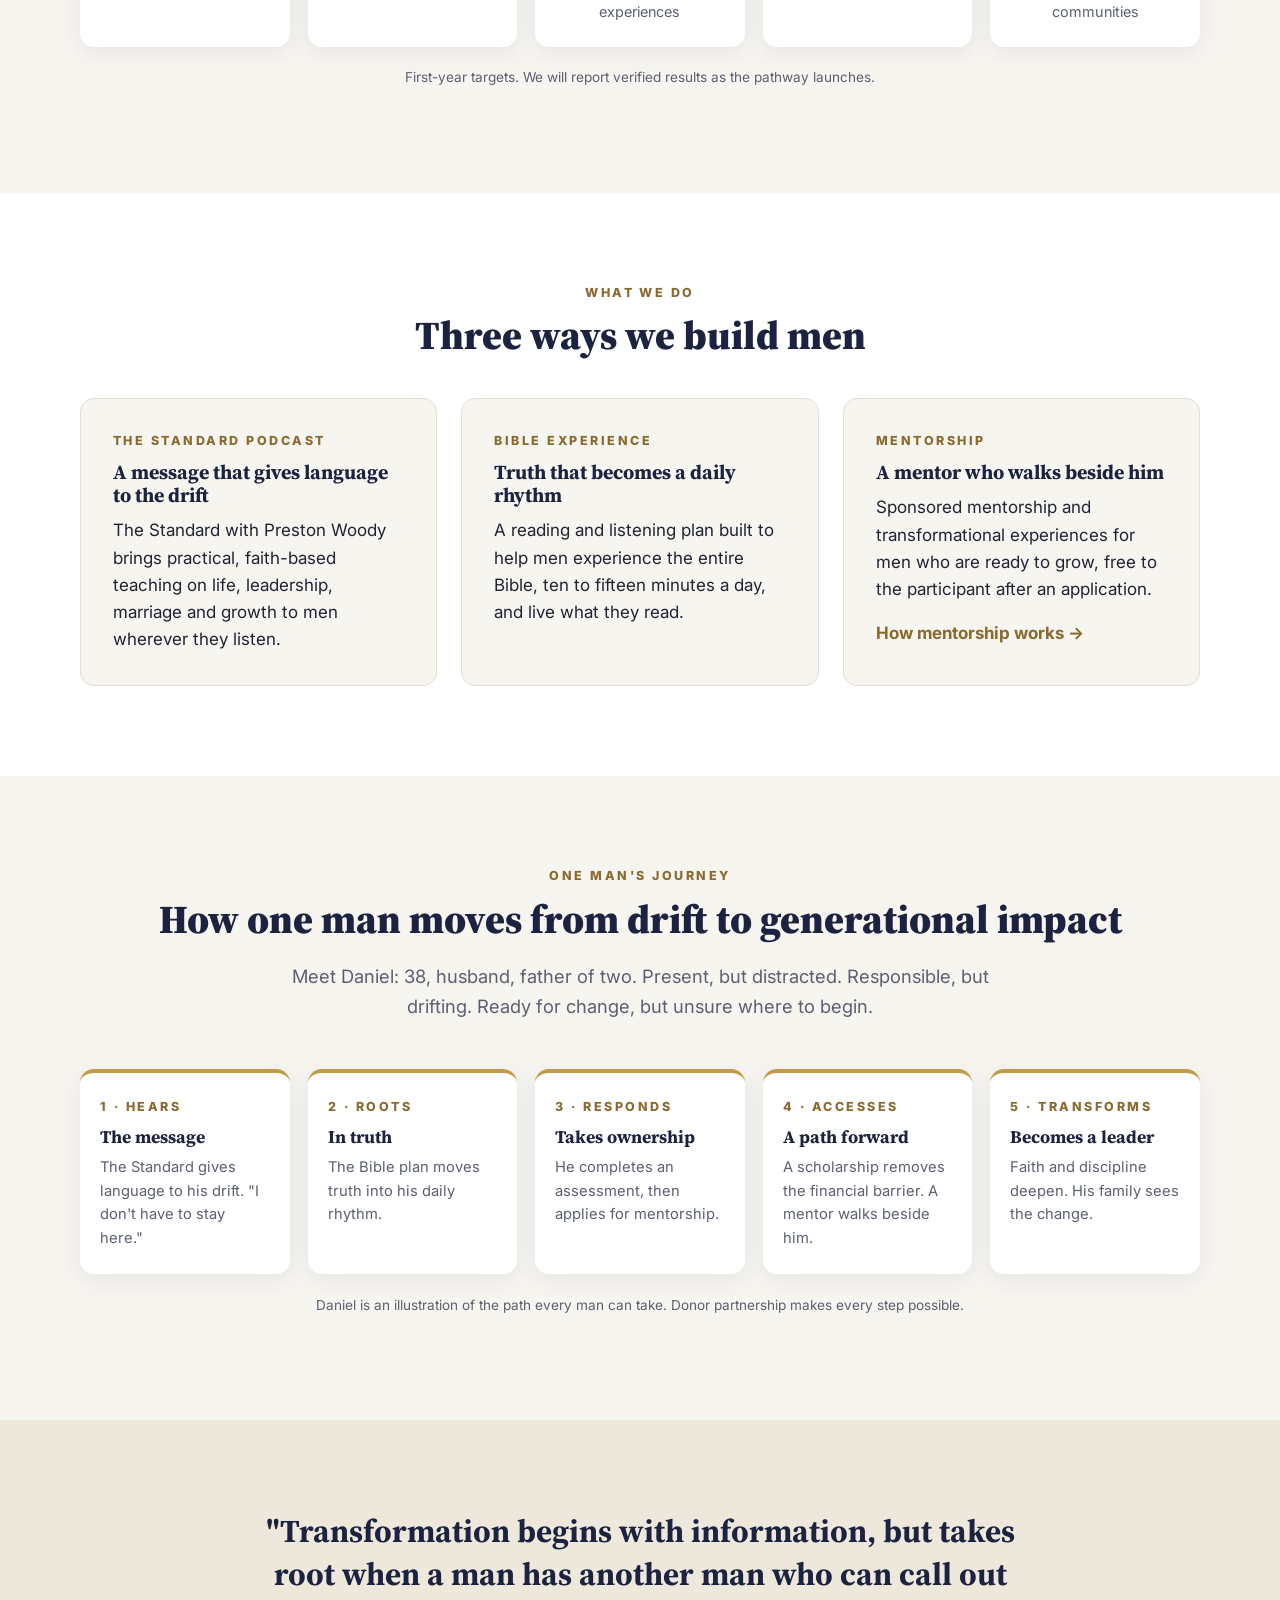
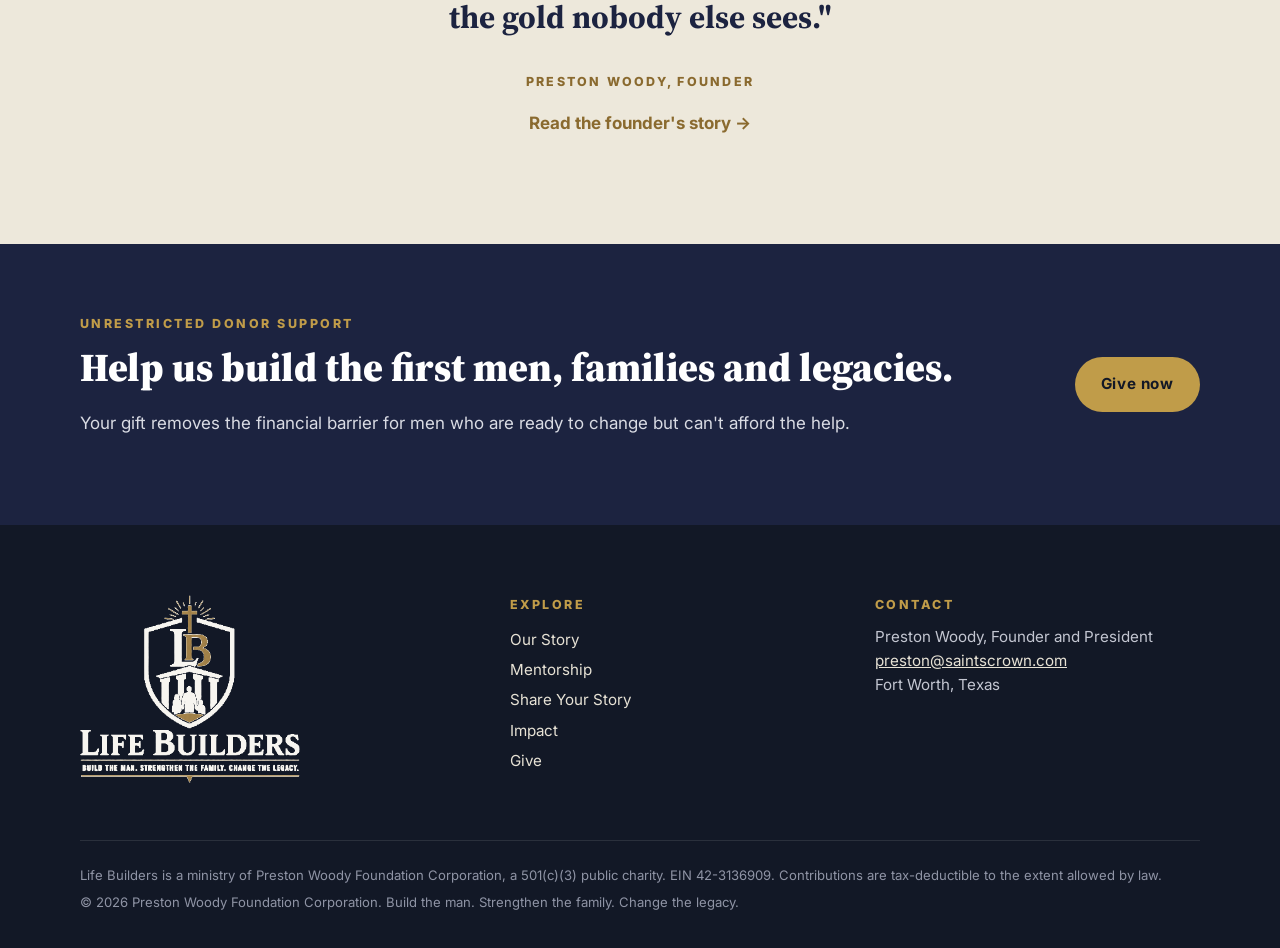
==== commit 90db097f: "Pathway: define the Bible plan as a custom plan to help men find truth Co-Authored-By: Claude Opus 5" ====
--- a/site/index.html
+++ b/site/index.html
@@ -60,7 +60,7 @@
     <p class="lede center narrow">Every gift funds one connected mission, not one isolated program. A message reaches a man, truth roots him, mentorship equips him, and his family is strengthened.</p>
     <ol class="pathway">
       <li><span class="num">1</span><p class="eyebrow">Reach</p><p class="big">100,000</p><p>people reached through The Standard podcast</p></li>
-      <li><span class="num">2</span><p class="eyebrow">Root</p><p class="big">Bible plan</p><p>truth becomes a daily rhythm</p></li>
+      <li><span class="num">2</span><p class="eyebrow">Root</p><p class="big">Bible plan</p><p>a custom plan to help men find truth</p></li>
       <li><span class="num">3</span><p class="eyebrow">Open access</p><p class="big">30 to 40</p><p>men sponsored through mentorship and transformational experiences</p></li>
       <li><span class="num">4</span><p class="eyebrow">Equip</p><p class="big">3 mentors</p><p>trained to guide lasting change</p></li>
       <li><span class="num">5</span><p class="eyebrow">Multiply</p><p class="big">Generations</p><p>stronger men strengthen marriages, children, churches and communities</p></li>
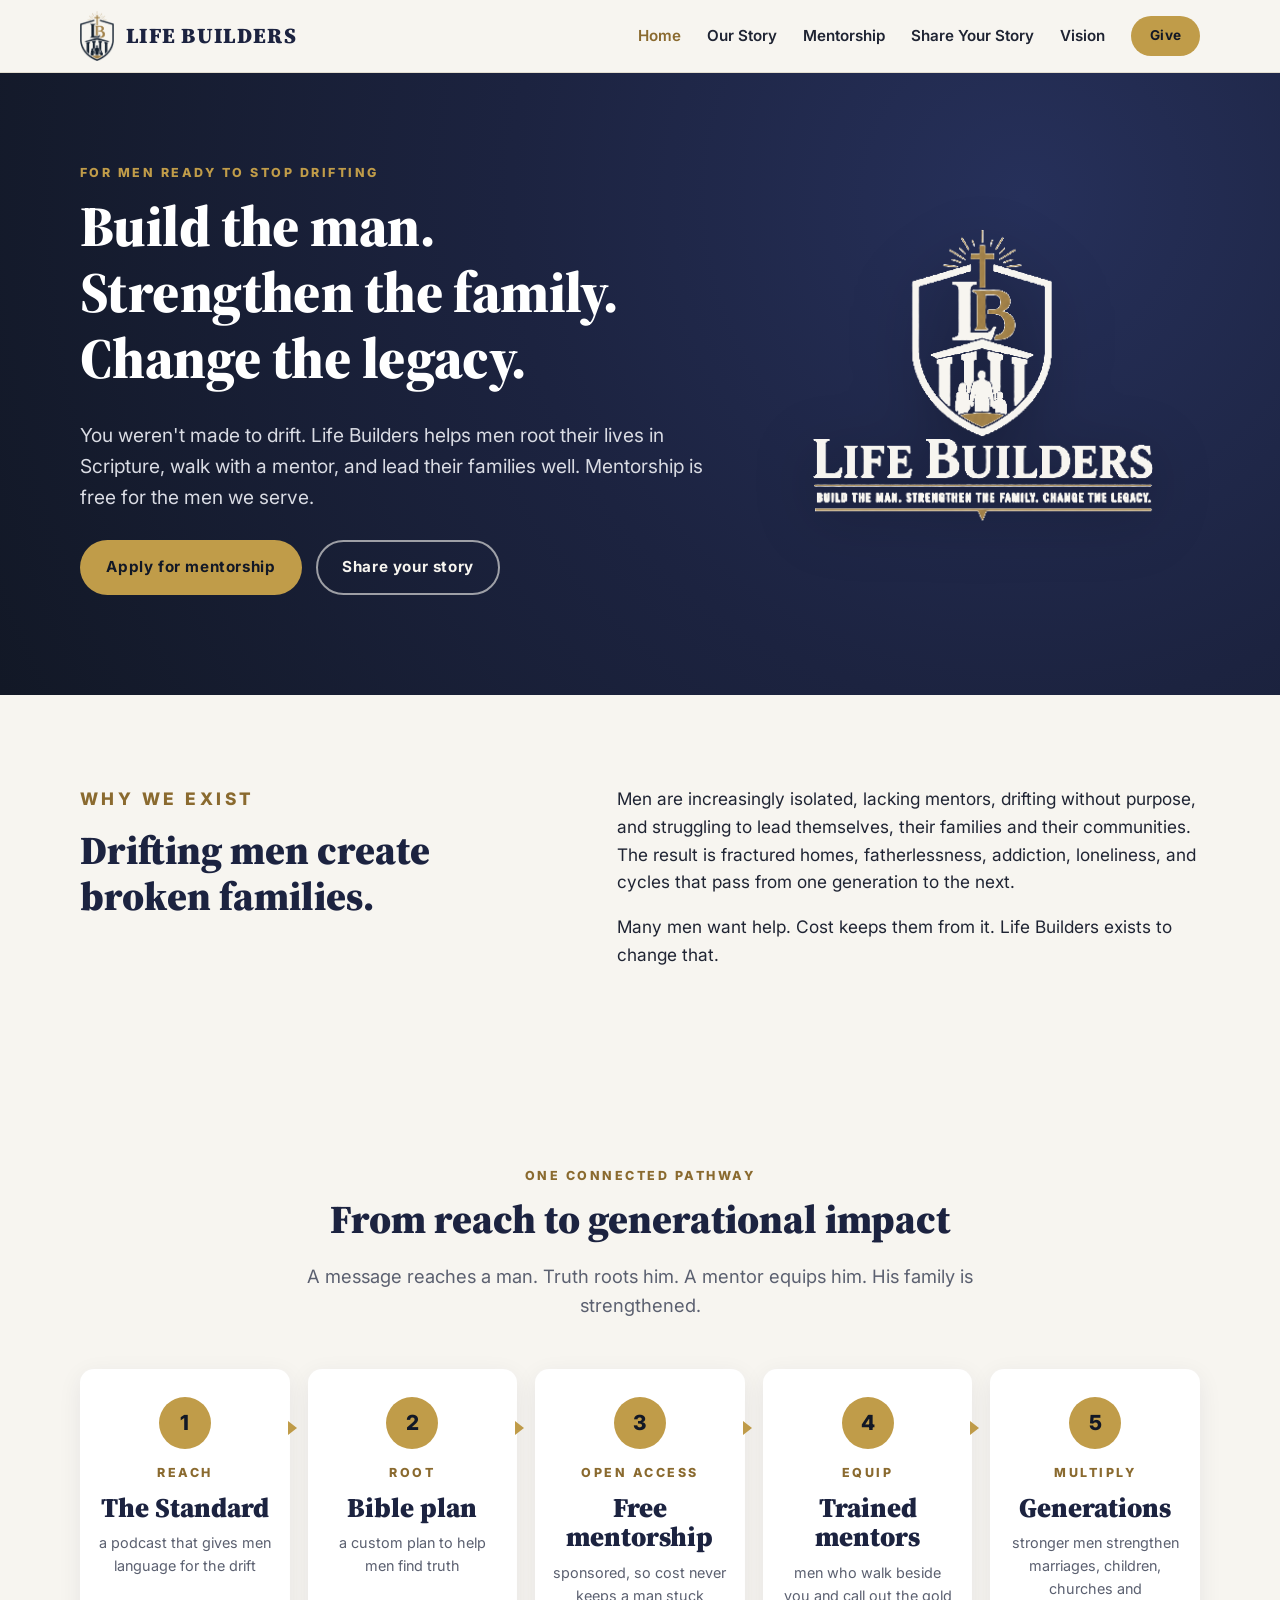
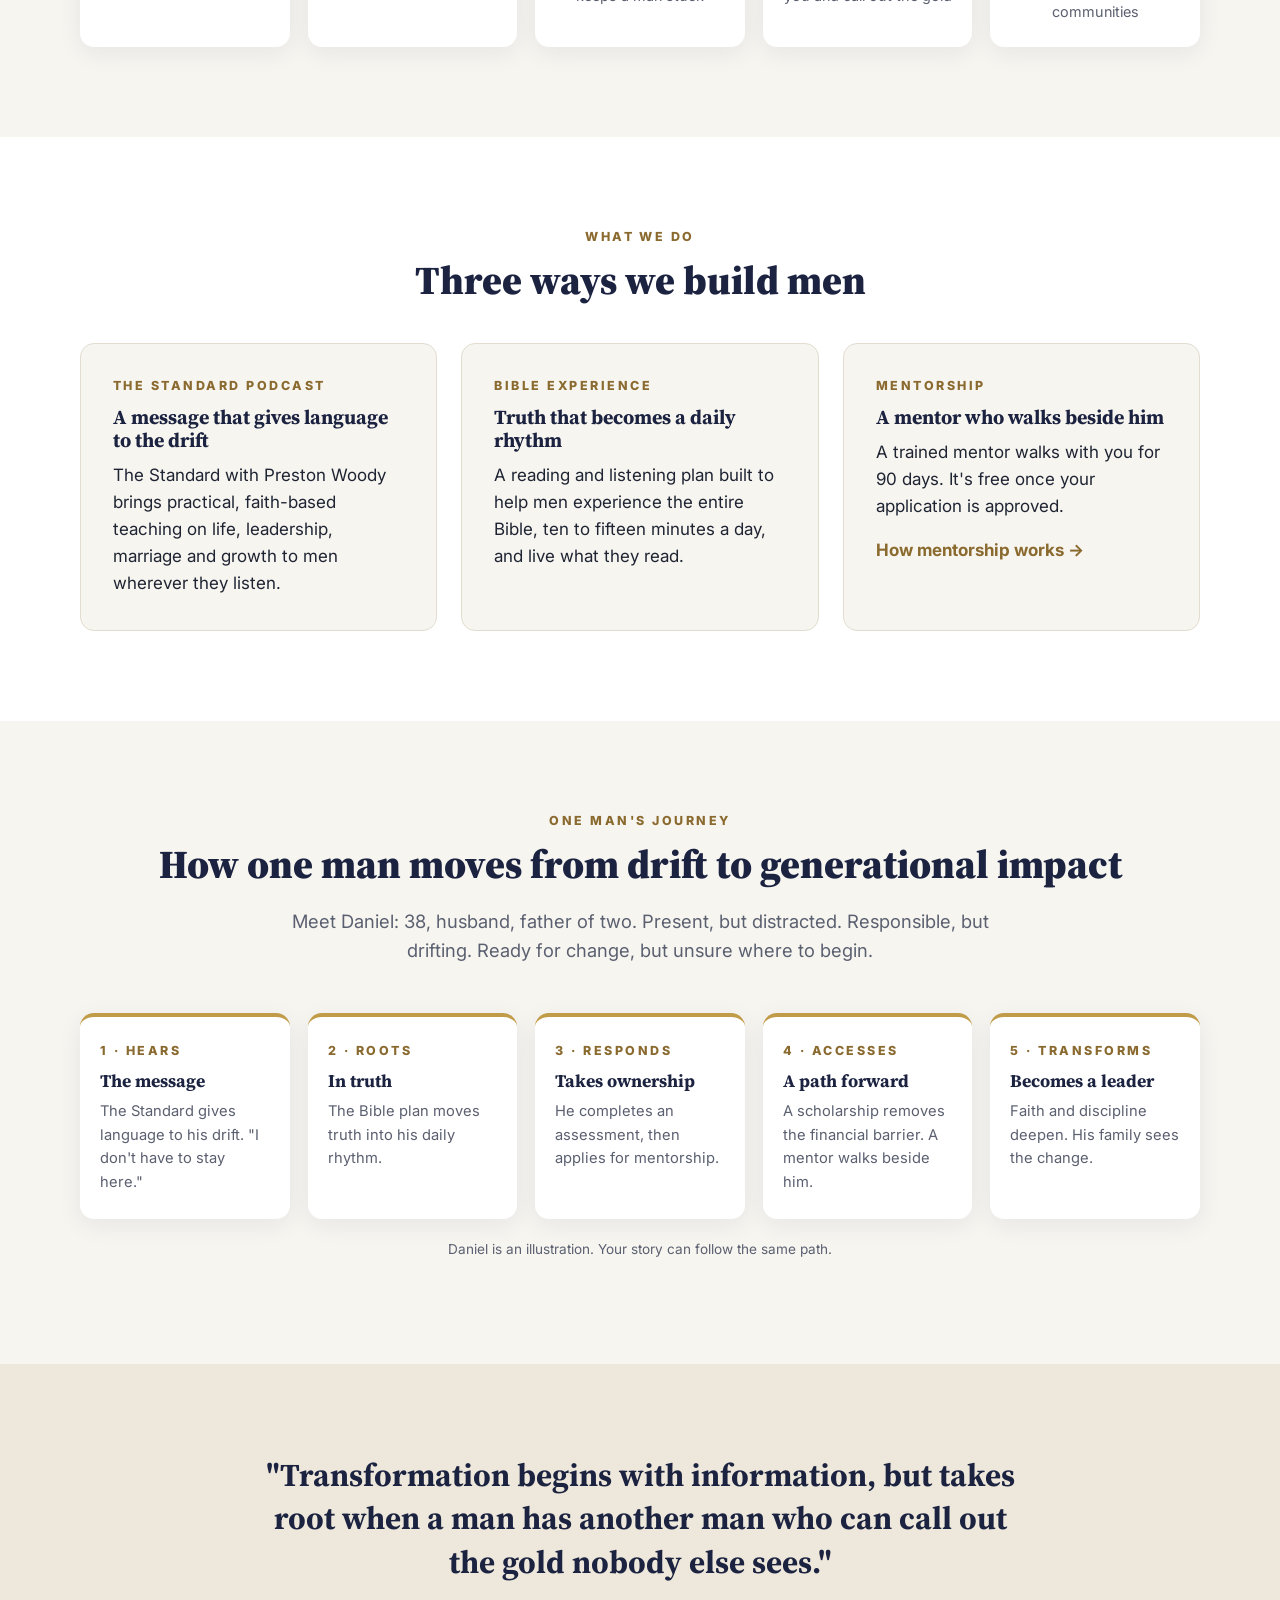
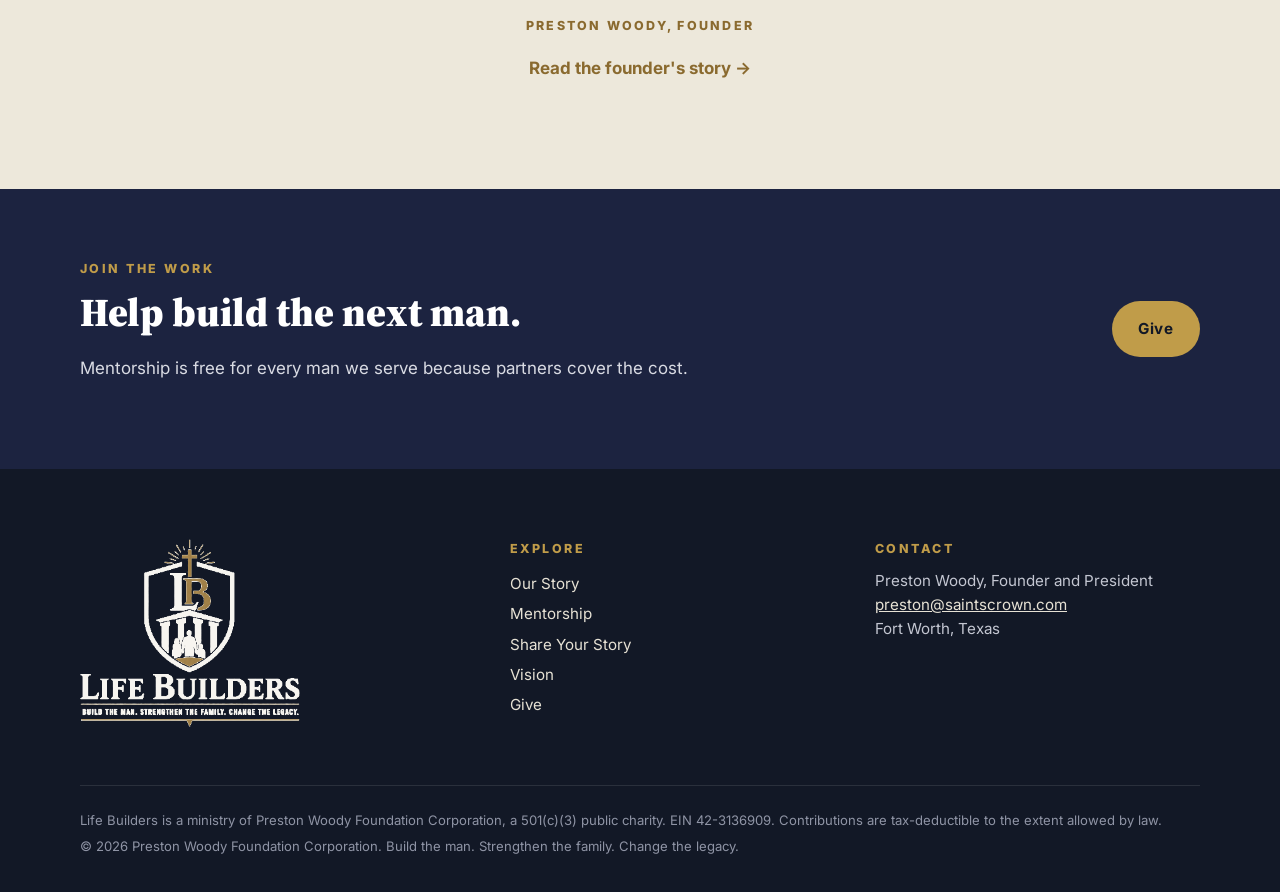
==== commit 3a31aa1c: "Copy pass: speak to the man first, then the mission Remove target and donor-report language from pub" ====
--- a/site/index.html
+++ b/site/index.html
@@ -20,7 +20,7 @@
     <a class="brand" href=""><img src="assets/img/shield.png" alt="" width="34" height="50"><span>Life Builders</span></a>
     <input type="checkbox" id="menu" class="menu-toggle" aria-label="Open menu">
     <label for="menu" class="menu-button" aria-hidden="true"><span></span><span></span><span></span></label>
-    <nav class="site-nav"><a href="" class="active">Home</a><a href="about/">Our Story</a><a href="mentorship/">Mentorship</a><a href="story/">Share Your Story</a><a href="impact/">Impact</a><a class="btn btn-gold btn-sm" href="give/">Give</a></nav>
+    <nav class="site-nav"><a href="" class="active">Home</a><a href="about/">Our Story</a><a href="mentorship/">Mentorship</a><a href="story/">Share Your Story</a><a href="impact/">Vision</a><a class="btn btn-gold btn-sm" href="give/">Give</a></nav>
   </div>
 </header>
 <main>
@@ -28,9 +28,9 @@
 <section class="hero">
   <div class="wrap hero-grid">
     <div>
-      <p class="eyebrow light">Life Builders &middot; A 501(c)(3) charitable organization</p>
+      <p class="eyebrow light">For men ready to stop drifting</p>
       <h1>Build the man. Strengthen the family. Change the legacy.</h1>
-      <p class="hero-lede">Men are drifting without mentors, purpose or a foundation in Scripture. Life Builders helps them root their lives in truth, walks beside them with a mentor, and removes the cost barrier so any man can start.</p>
+      <p class="hero-lede">You weren't made to drift. Life Builders helps men root their lives in Scripture, walk with a mentor, and lead their families well. Mentorship is free for the men we serve.</p>
       <div class="actions">
         <a class="btn btn-gold" href="mentorship/">Apply for mentorship</a>
         <a class="btn btn-outline" href="story/">Share your story</a>
@@ -43,7 +43,7 @@
 <section class="section">
   <div class="wrap two-col">
     <div>
-      <p class="eyebrow">The problem</p>
+      <p class="eyebrow">Why we exist</p>
       <h2>Drifting men create broken families.</h2>
     </div>
     <div>
@@ -57,15 +57,14 @@
   <div class="wrap">
     <p class="eyebrow center">One connected pathway</p>
     <h2 class="center">From reach to generational impact</h2>
-    <p class="lede center narrow">Every gift funds one connected mission, not one isolated program. A message reaches a man, truth roots him, mentorship equips him, and his family is strengthened.</p>
+    <p class="lede center narrow">A message reaches a man. Truth roots him. A mentor equips him. His family is strengthened.</p>
     <ol class="pathway">
-      <li><span class="num">1</span><p class="eyebrow">Reach</p><p class="big">100,000</p><p>people reached through The Standard podcast</p></li>
+      <li><span class="num">1</span><p class="eyebrow">Reach</p><p class="big">The Standard</p><p>a podcast that gives men language for the drift</p></li>
       <li><span class="num">2</span><p class="eyebrow">Root</p><p class="big">Bible plan</p><p>a custom plan to help men find truth</p></li>
-      <li><span class="num">3</span><p class="eyebrow">Open access</p><p class="big">30 to 40</p><p>men sponsored through mentorship and transformational experiences</p></li>
-      <li><span class="num">4</span><p class="eyebrow">Equip</p><p class="big">3 mentors</p><p>trained to guide lasting change</p></li>
+      <li><span class="num">3</span><p class="eyebrow">Open access</p><p class="big">Free mentorship</p><p>sponsored, so cost never keeps a man stuck</p></li>
+      <li><span class="num">4</span><p class="eyebrow">Equip</p><p class="big">Trained mentors</p><p>men who walk beside you and call out the gold</p></li>
       <li><span class="num">5</span><p class="eyebrow">Multiply</p><p class="big">Generations</p><p>stronger men strengthen marriages, children, churches and communities</p></li>
     </ol>
-    <p class="fineprint center">First-year targets. We will report verified results as the pathway launches.</p>
   </div>
 </section>
 
@@ -87,7 +86,7 @@
       <article class="card">
         <p class="eyebrow">Mentorship</p>
         <h3>A mentor who walks beside him</h3>
-        <p>Sponsored mentorship and transformational experiences for men who are ready to grow, free to the participant after an application.</p>
+        <p>A trained mentor walks with you for 90 days. It's free once your application is approved.</p>
         <a class="text-link" href="mentorship/">How mentorship works &rarr;</a>
       </article>
     </div>
@@ -106,7 +105,7 @@
       <li><p class="eyebrow">4 &middot; Accesses</p><h3>A path forward</h3><p>A scholarship removes the financial barrier. A mentor walks beside him.</p></li>
       <li><p class="eyebrow">5 &middot; Transforms</p><h3>Becomes a leader</h3><p>Faith and discipline deepen. His family sees the change.</p></li>
     </ol>
-    <p class="fineprint center">Daniel is an illustration of the path every man can take. Donor partnership makes every step possible.</p>
+    <p class="fineprint center">Daniel is an illustration. Your story can follow the same path.</p>
   </div>
 </section>
 
@@ -123,11 +122,11 @@
 <section class="band navy">
   <div class="wrap band-row">
     <div>
-      <p class="eyebrow light">Unrestricted donor support</p>
-      <h2>Help us build the first men, families and legacies.</h2>
-      <p>Your gift removes the financial barrier for men who are ready to change but can't afford the help.</p>
+      <p class="eyebrow light">Join the work</p>
+      <h2>Help build the next man.</h2>
+      <p>Mentorship is free for every man we serve because partners cover the cost.</p>
     </div>
-    <div class="band-actions"><a class="btn btn-gold" href="give/">Give now</a></div>
+    <div class="band-actions"><a class="btn btn-gold" href="give/">Give</a></div>
   </div>
 </section>
 
@@ -143,7 +142,7 @@
         <li><a href="about/">Our Story</a></li>
         <li><a href="mentorship/">Mentorship</a></li>
         <li><a href="story/">Share Your Story</a></li>
-        <li><a href="impact/">Impact</a></li>
+        <li><a href="impact/">Vision</a></li>
         <li><a href="give/">Give</a></li>
       </ul>
     </div>
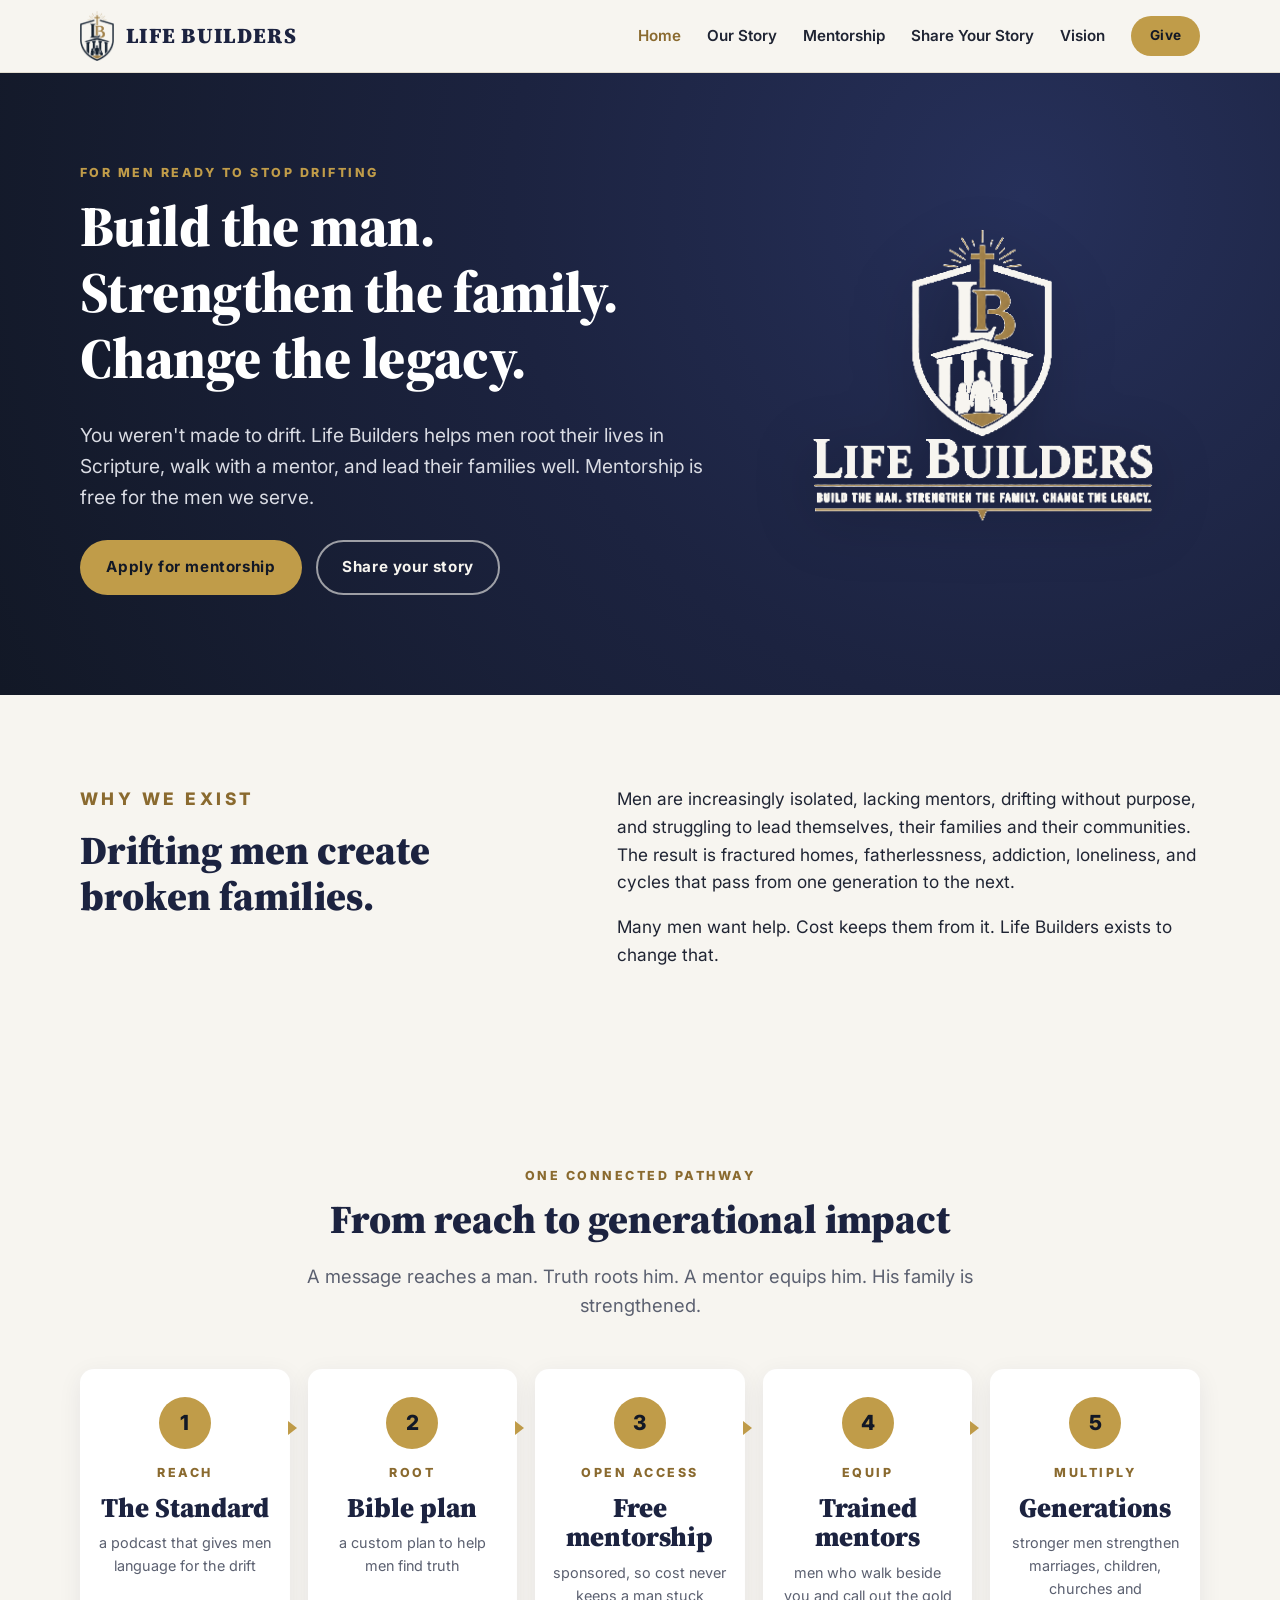
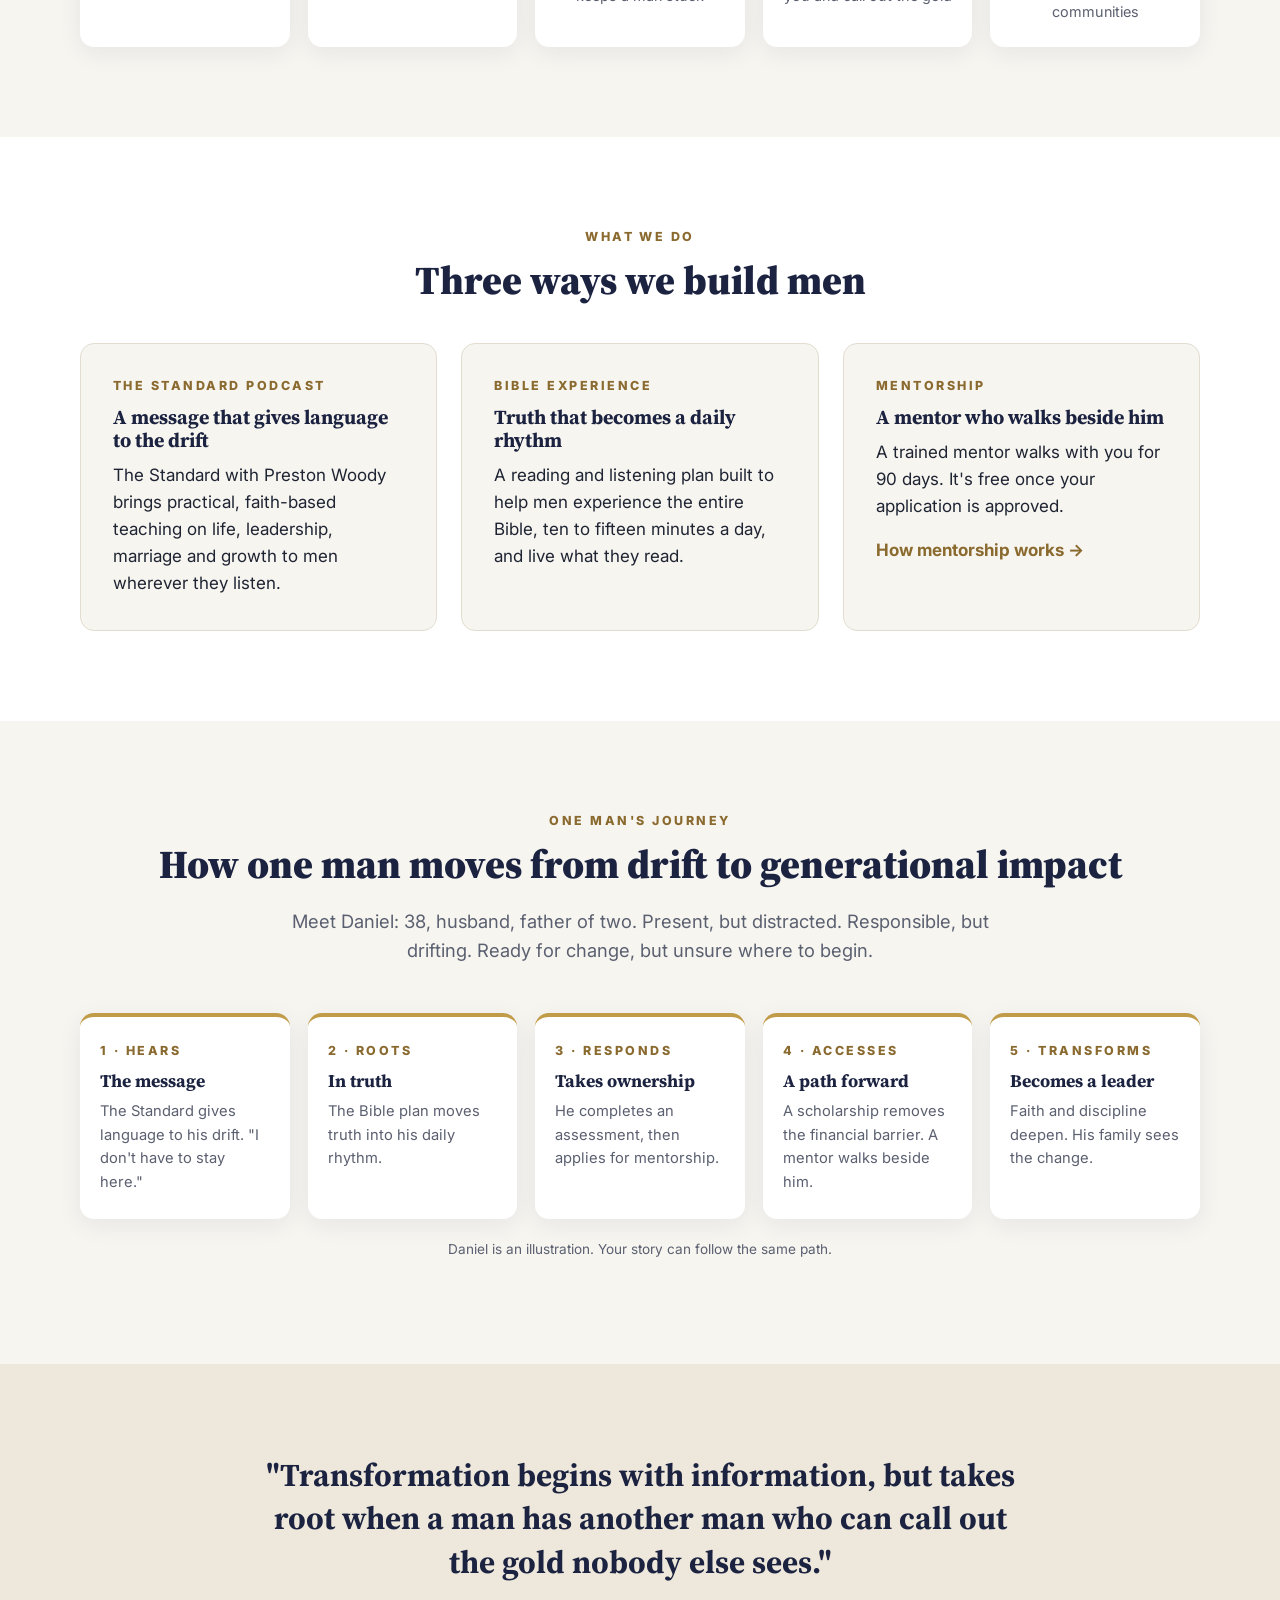
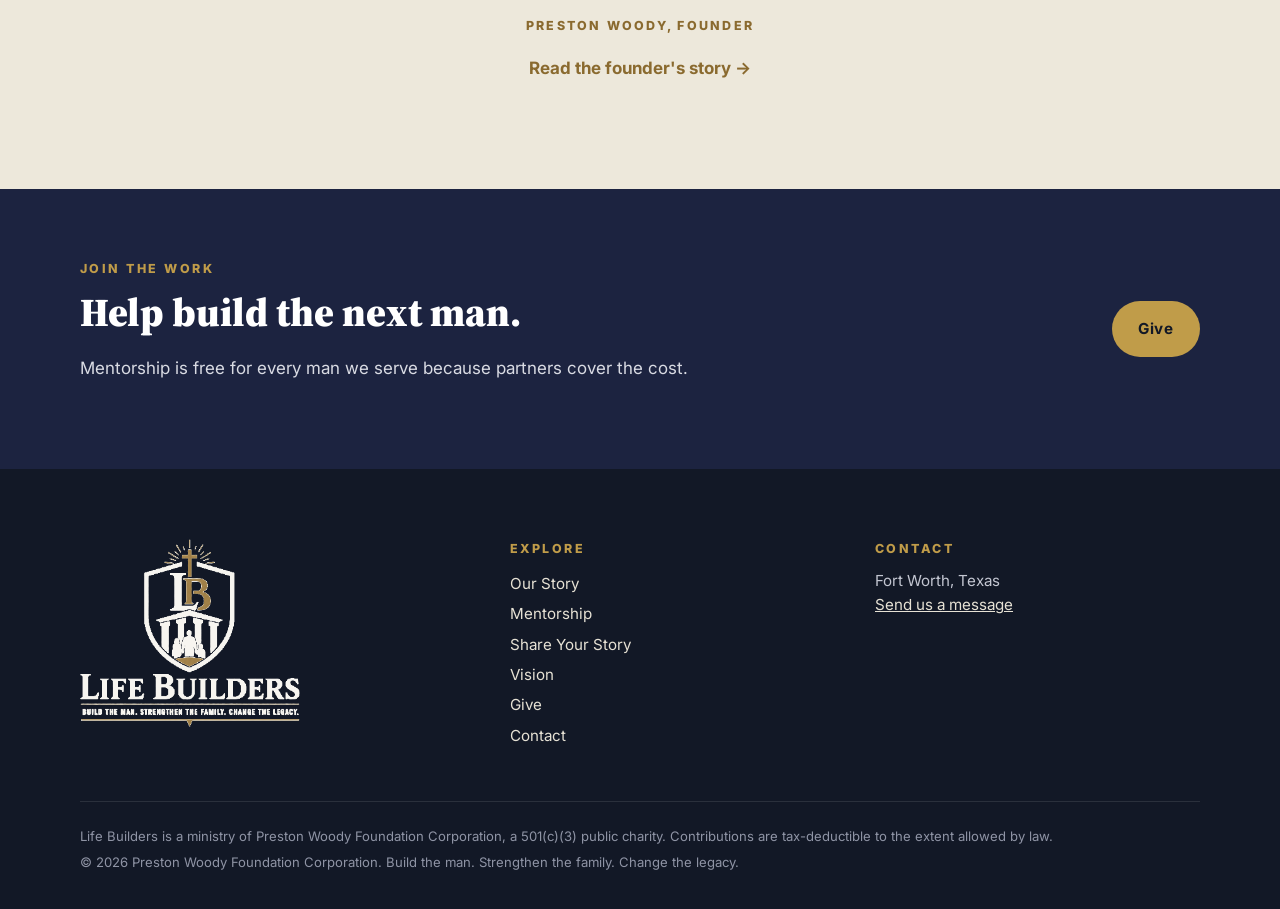
==== commit 5fa77721: "Remove EIN and personal email; add a Contact page with a form slot Co-Authored-By: Claude Opus 5.5 <" ====
--- a/site/index.html
+++ b/site/index.html
@@ -144,15 +144,16 @@
         <li><a href="story/">Share Your Story</a></li>
         <li><a href="impact/">Vision</a></li>
         <li><a href="give/">Give</a></li>
+        <li><a href="contact/">Contact</a></li>
       </ul>
     </div>
     <div>
       <p class="eyebrow light">Contact</p>
-      <p>Preston Woody, Founder and President<br><a href="mailto:preston@saintscrown.com">preston@saintscrown.com</a><br>Fort Worth, Texas</p>
+      <p>Fort Worth, Texas<br><a href="contact/">Send us a message</a></p>
     </div>
   </div>
   <div class="wrap legal">
-    <p>Life Builders is a ministry of Preston Woody Foundation Corporation, a 501(c)(3) public charity. EIN 42-3136909. Contributions are tax-deductible to the extent allowed by law.</p>
+    <p>Life Builders is a ministry of Preston Woody Foundation Corporation, a 501(c)(3) public charity. Contributions are tax-deductible to the extent allowed by law.</p>
     <p>&copy; 2026 Preston Woody Foundation Corporation. Build the man. Strengthen the family. Change the legacy.</p>
   </div>
 </footer>
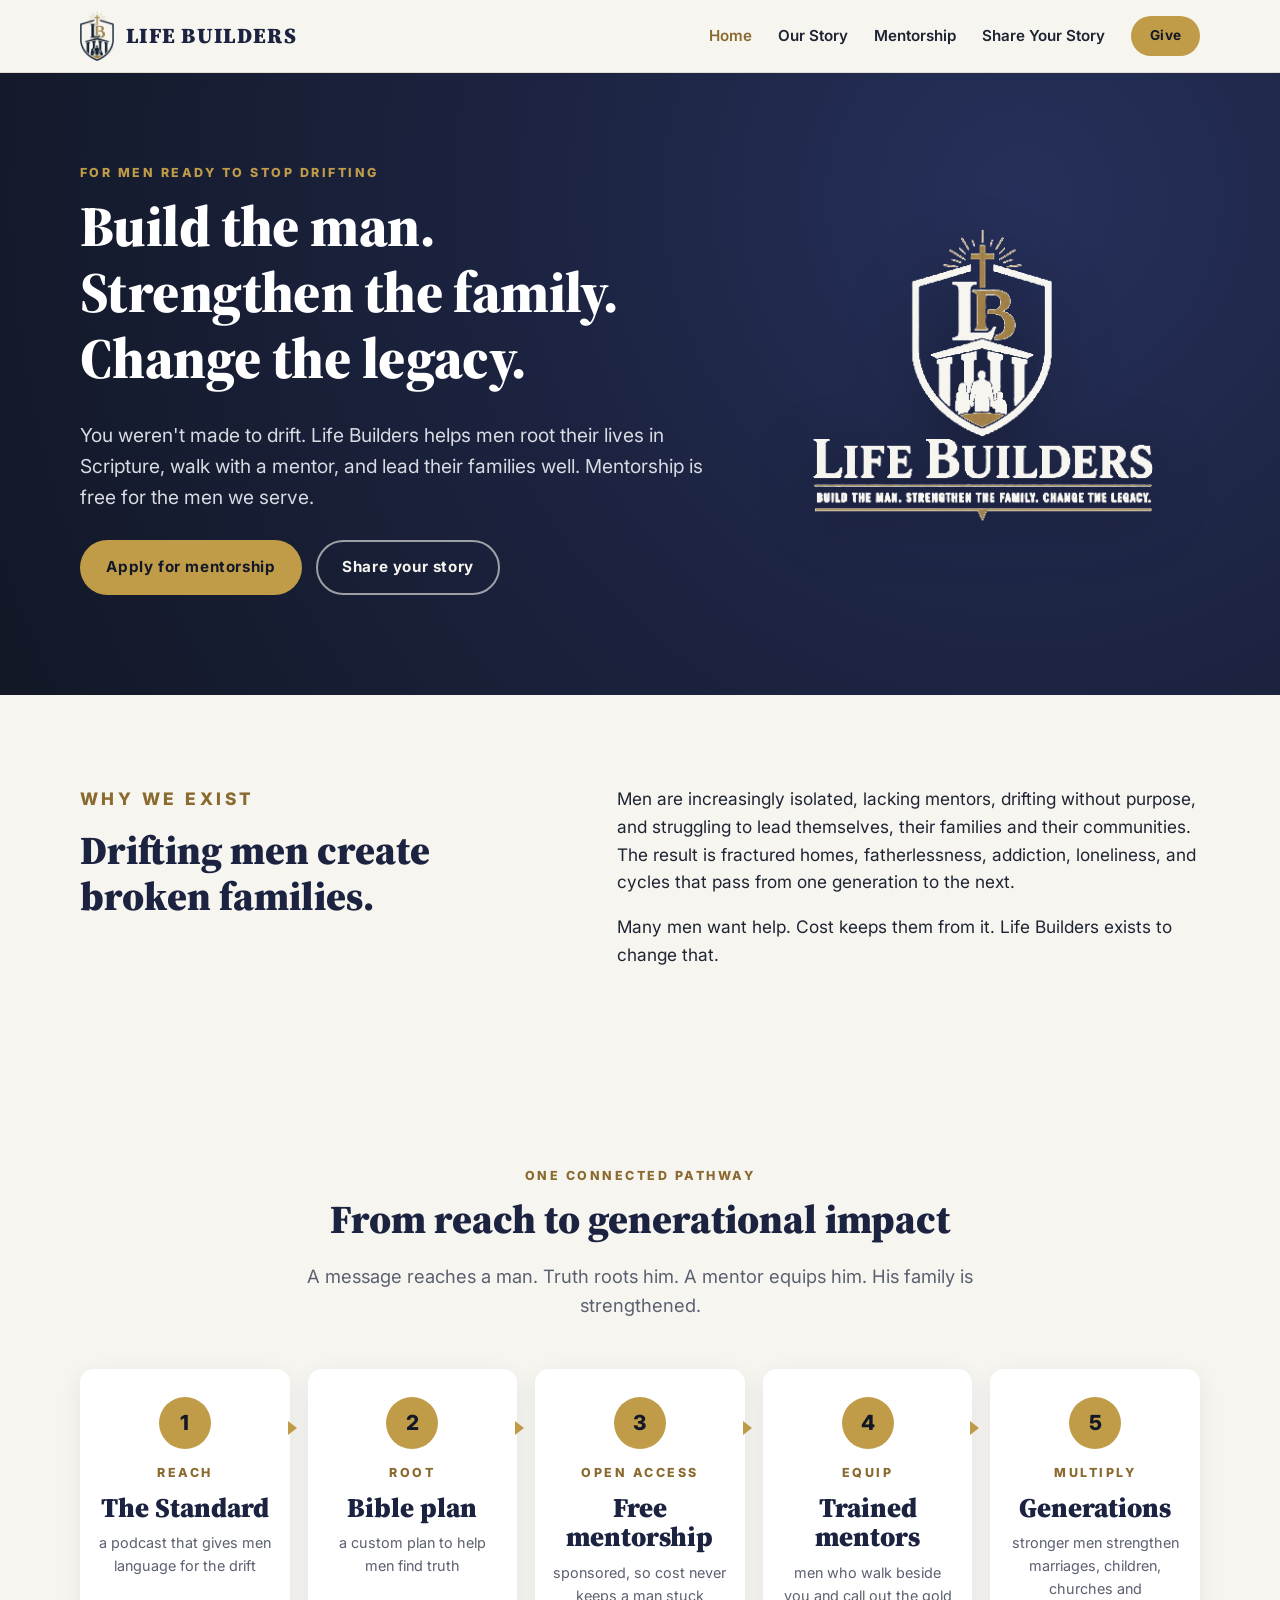
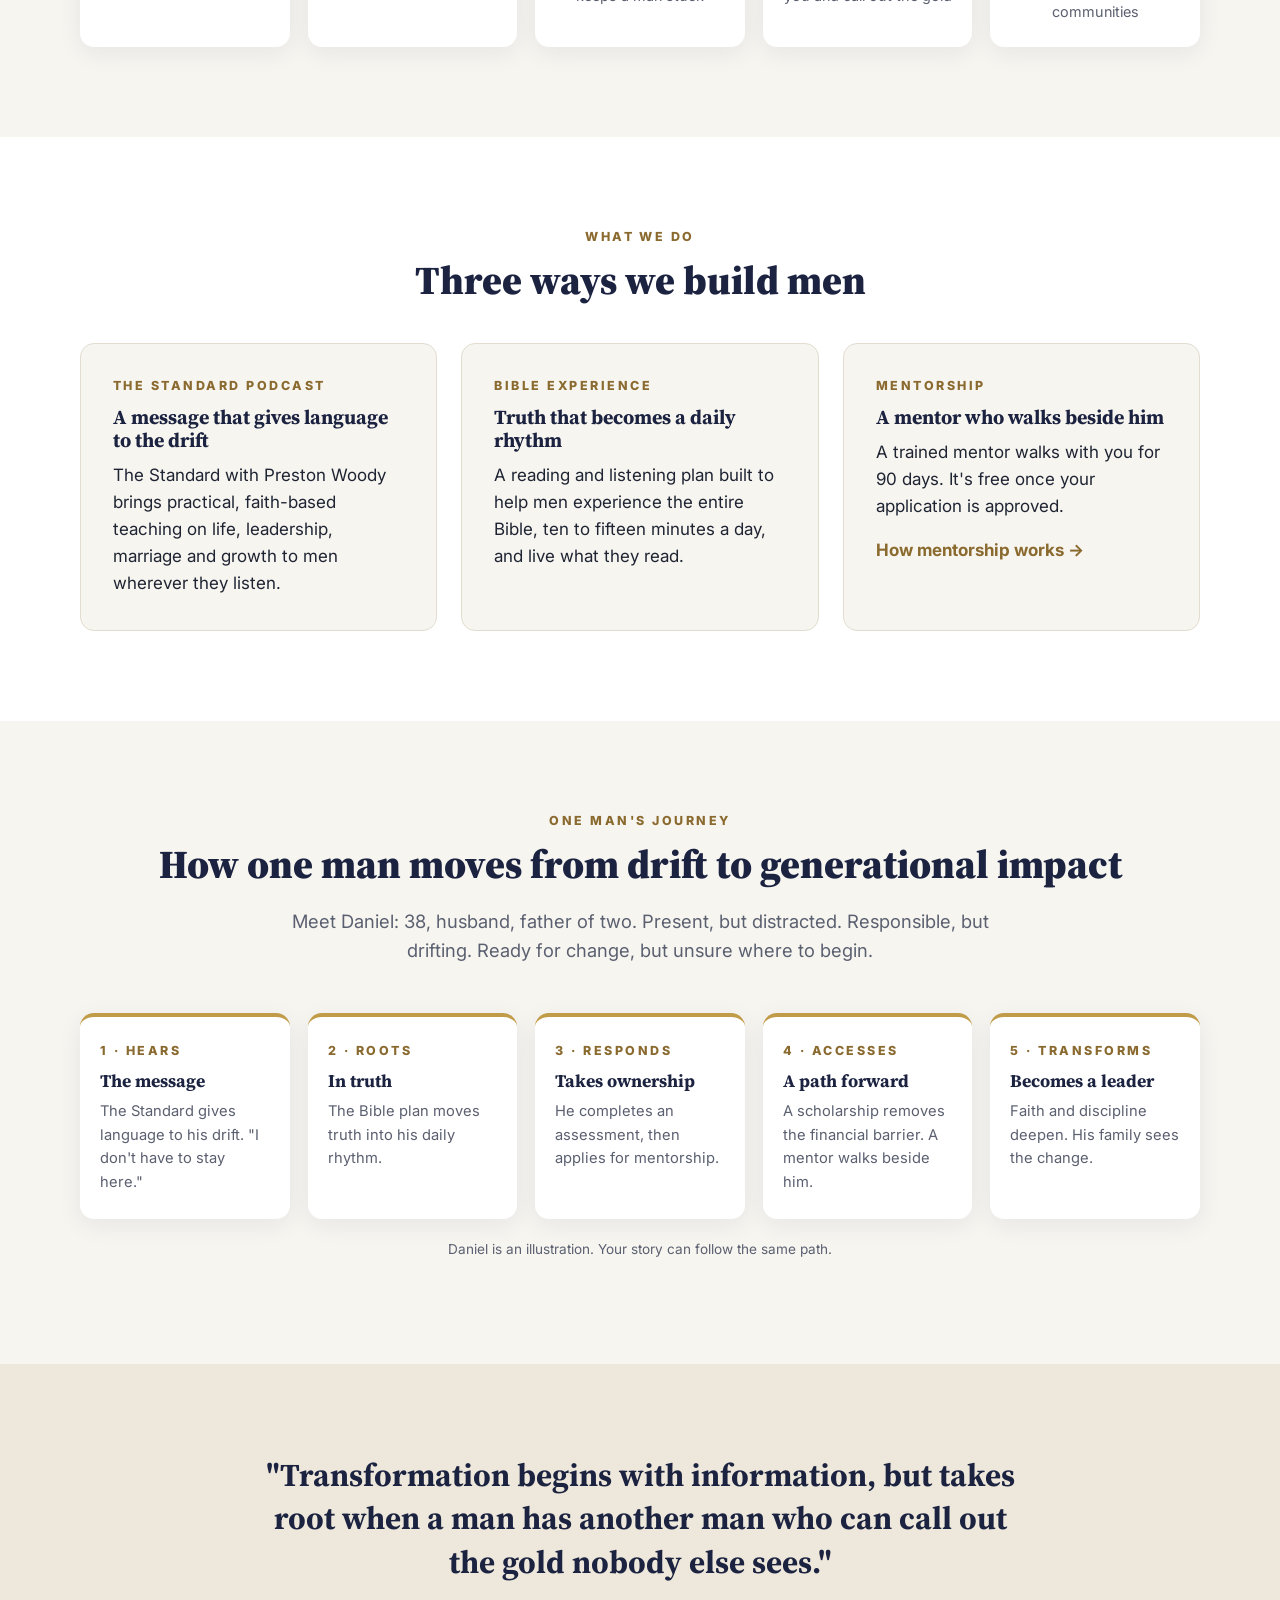
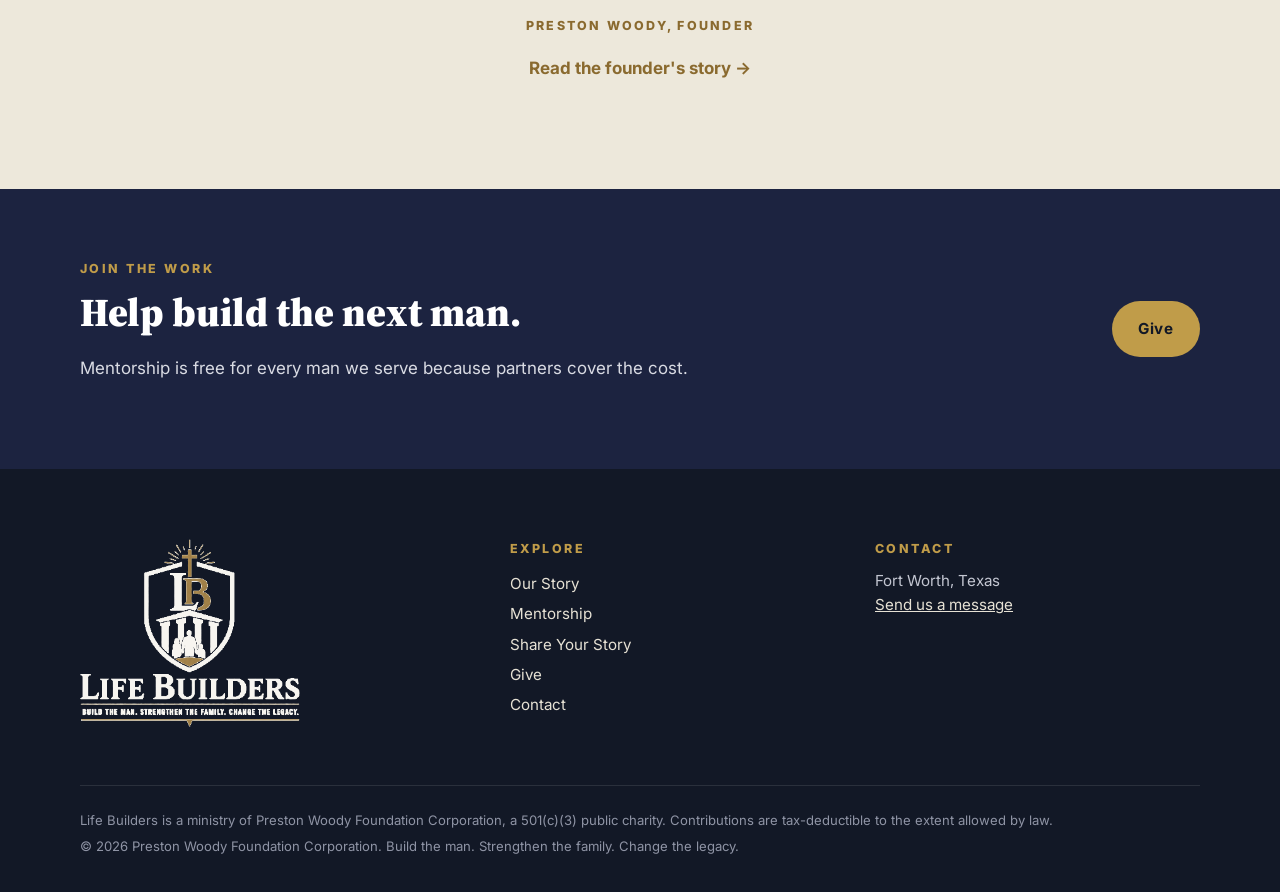
==== commit 17b0e1dc: "Fold Vision into Our Story and Share Your Story; drop the Vision page Co-Authored-By: Claude Opus 5." ====
--- a/site/index.html
+++ b/site/index.html
@@ -20,7 +20,7 @@
     <a class="brand" href=""><img src="assets/img/shield.png" alt="" width="34" height="50"><span>Life Builders</span></a>
     <input type="checkbox" id="menu" class="menu-toggle" aria-label="Open menu">
     <label for="menu" class="menu-button" aria-hidden="true"><span></span><span></span><span></span></label>
-    <nav class="site-nav"><a href="" class="active">Home</a><a href="about/">Our Story</a><a href="mentorship/">Mentorship</a><a href="story/">Share Your Story</a><a href="impact/">Vision</a><a class="btn btn-gold btn-sm" href="give/">Give</a></nav>
+    <nav class="site-nav"><a href="" class="active">Home</a><a href="about/">Our Story</a><a href="mentorship/">Mentorship</a><a href="story/">Share Your Story</a><a class="btn btn-gold btn-sm" href="give/">Give</a></nav>
   </div>
 </header>
 <main>
@@ -142,7 +142,6 @@
         <li><a href="about/">Our Story</a></li>
         <li><a href="mentorship/">Mentorship</a></li>
         <li><a href="story/">Share Your Story</a></li>
-        <li><a href="impact/">Vision</a></li>
         <li><a href="give/">Give</a></li>
         <li><a href="contact/">Contact</a></li>
       </ul>
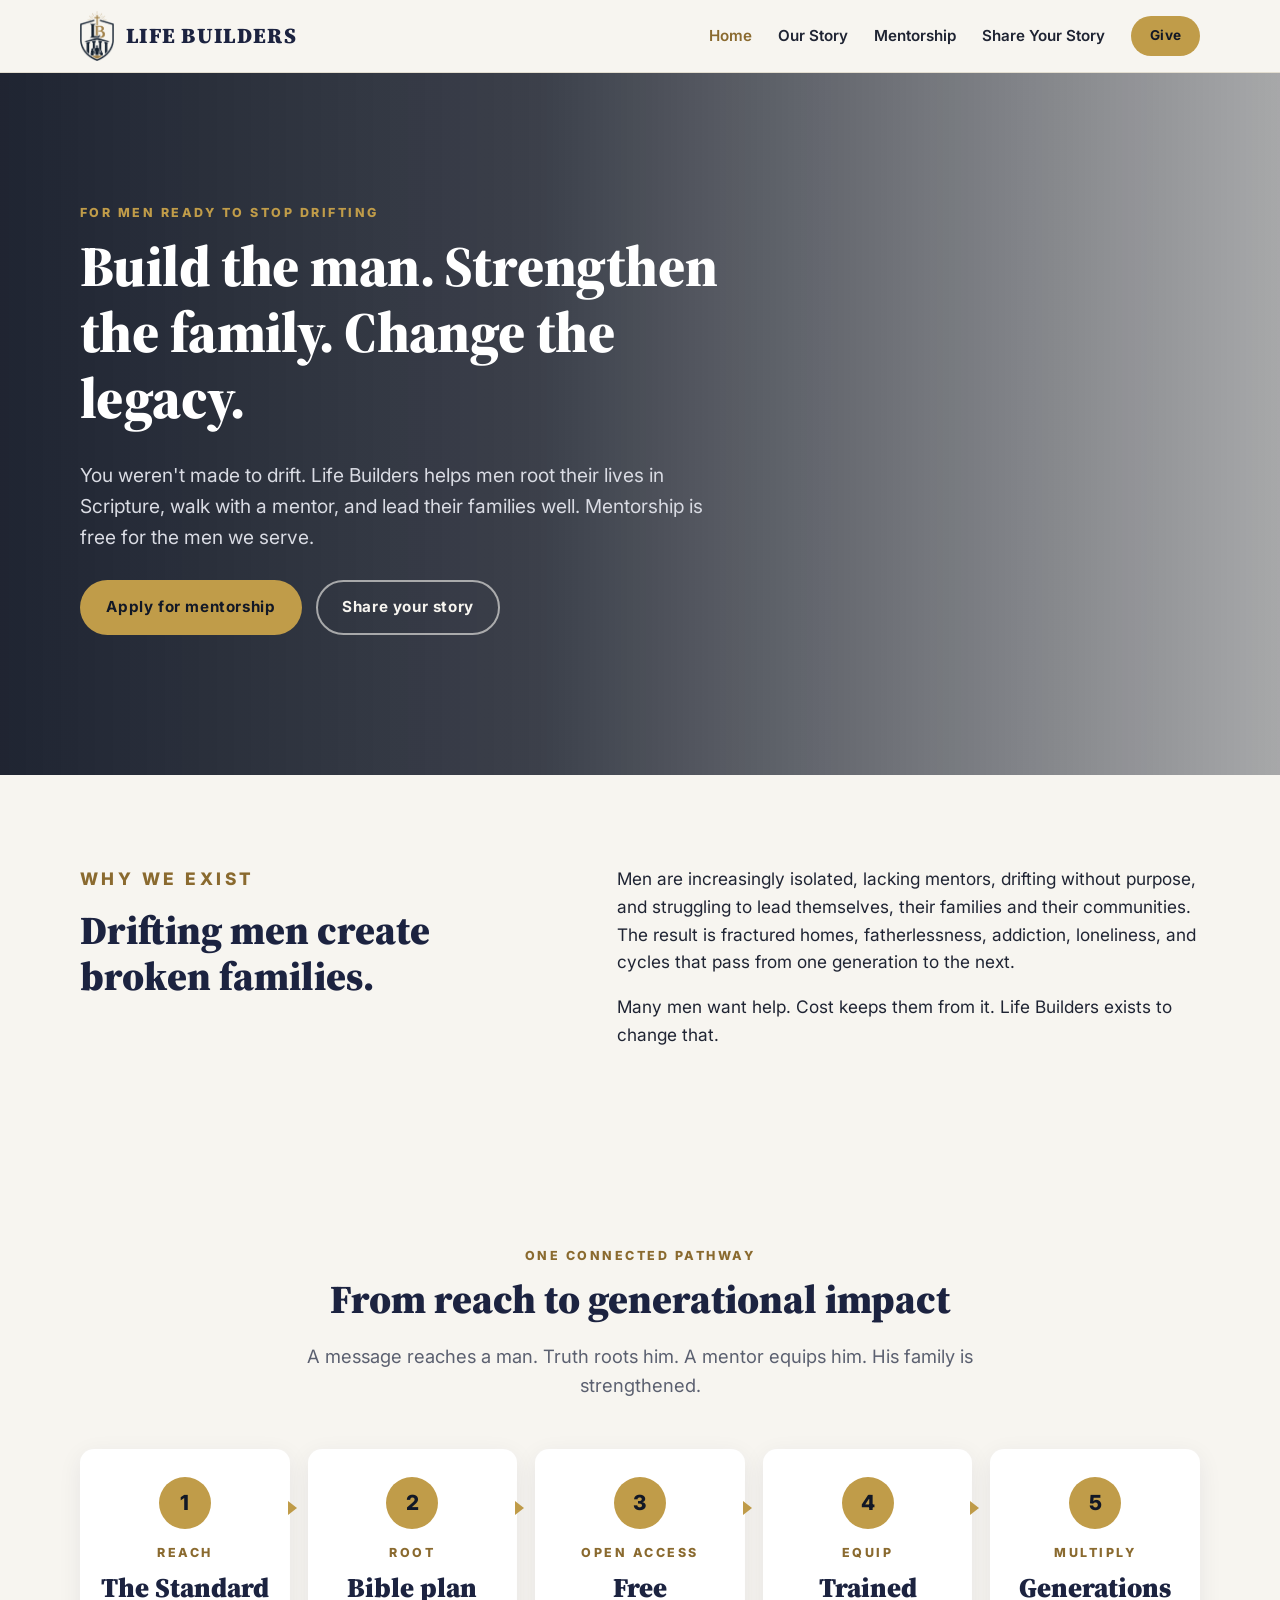
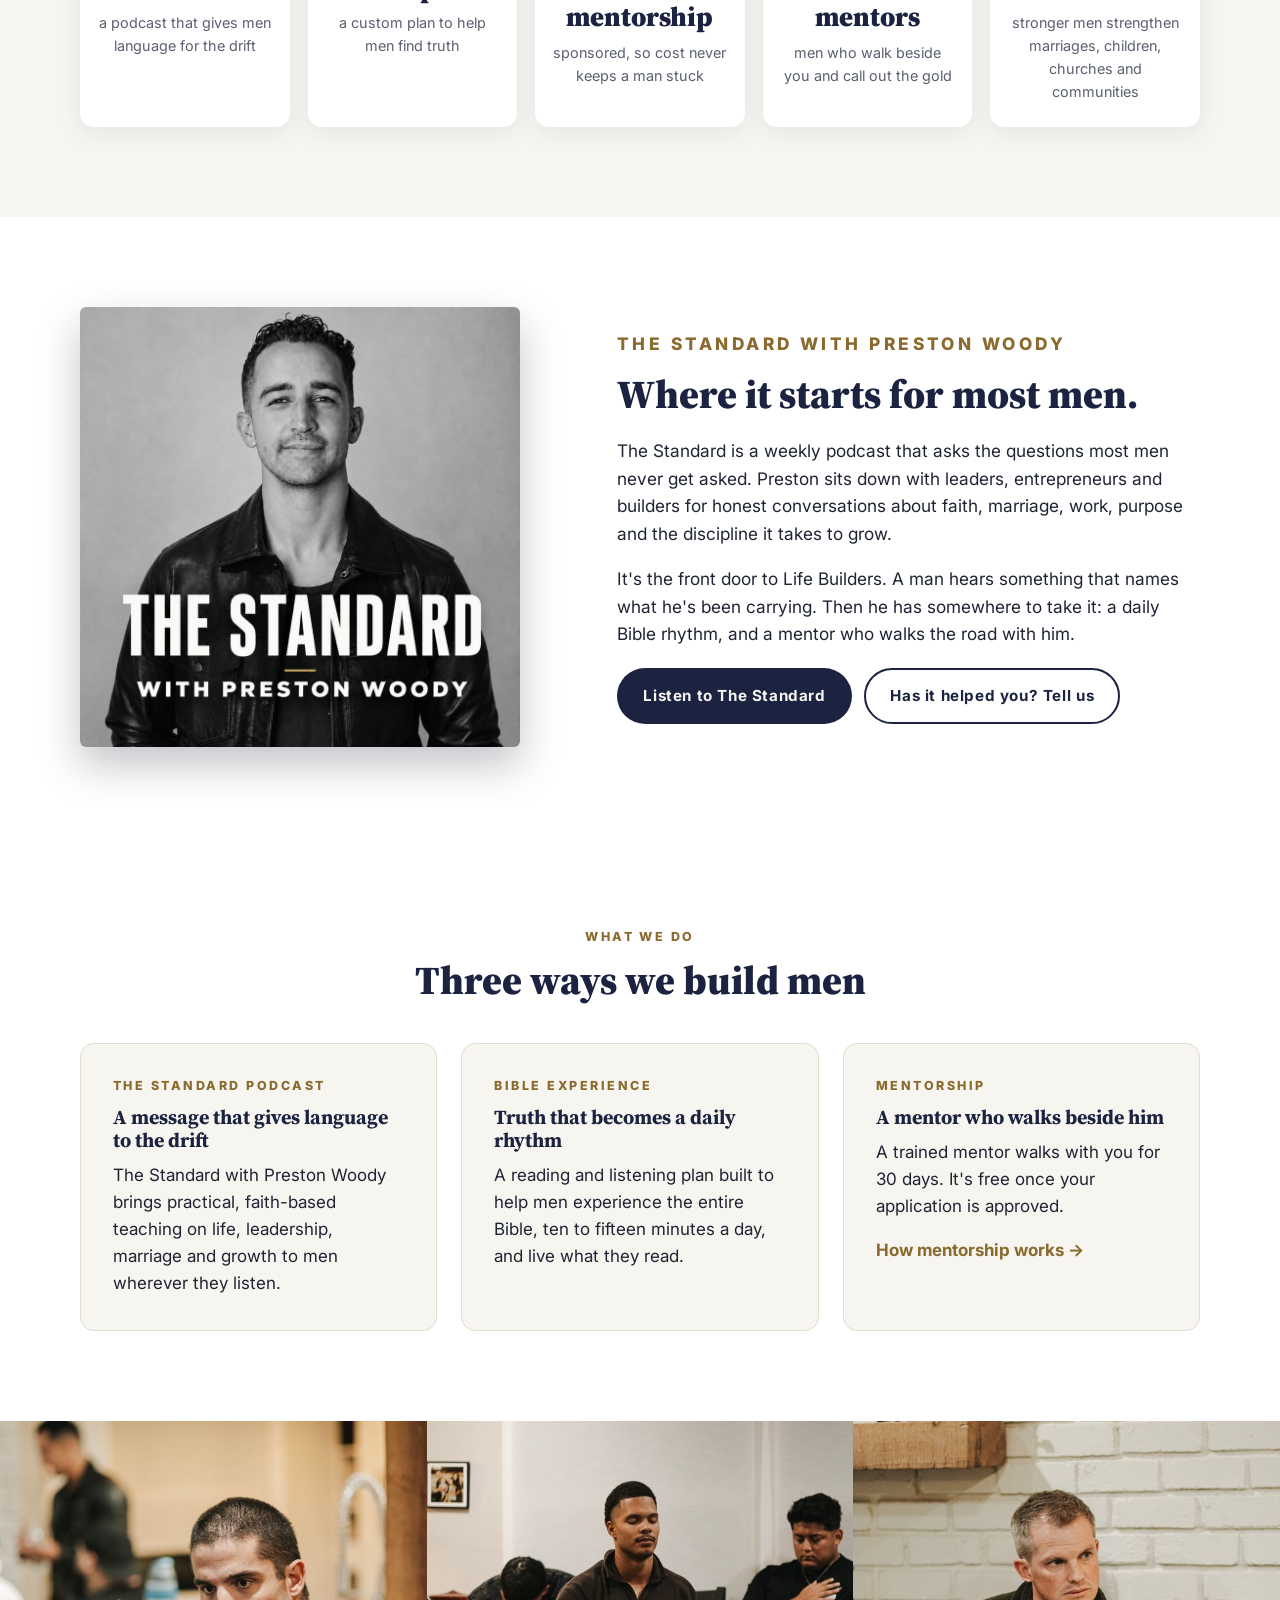
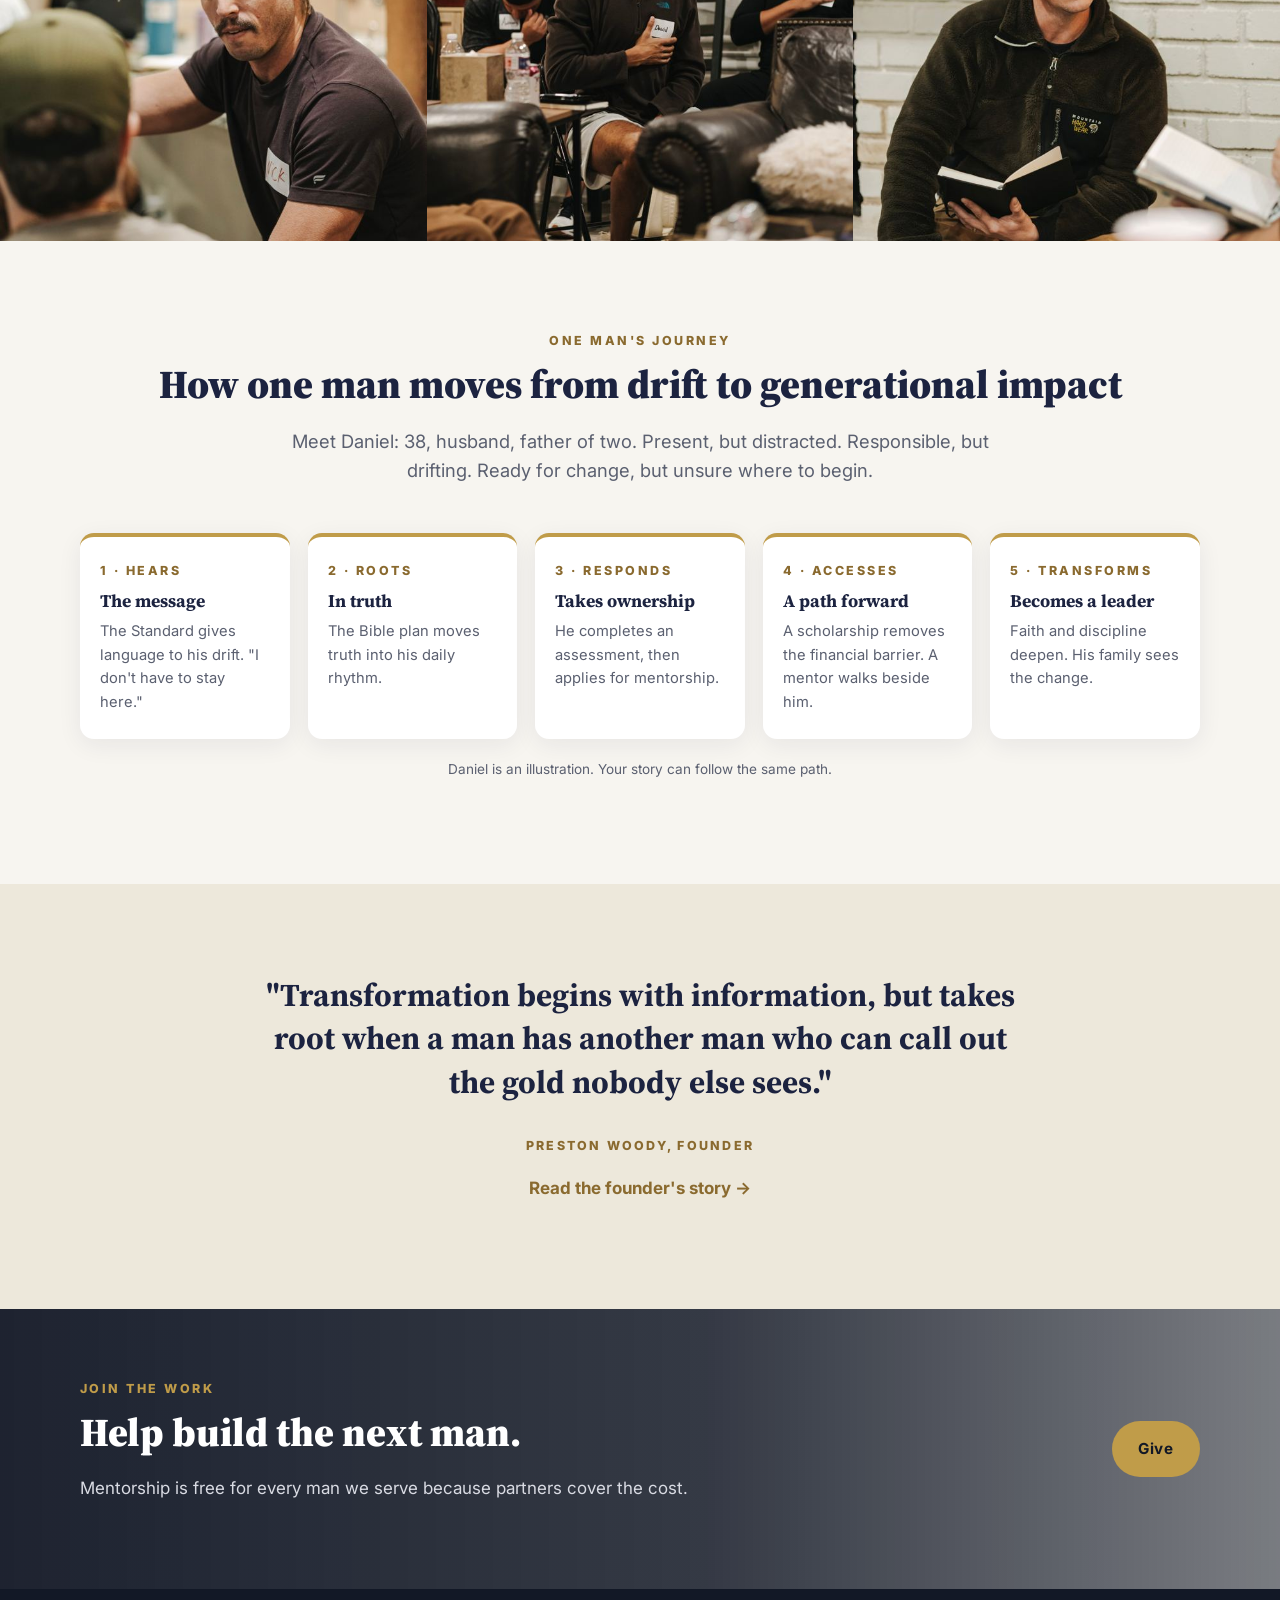
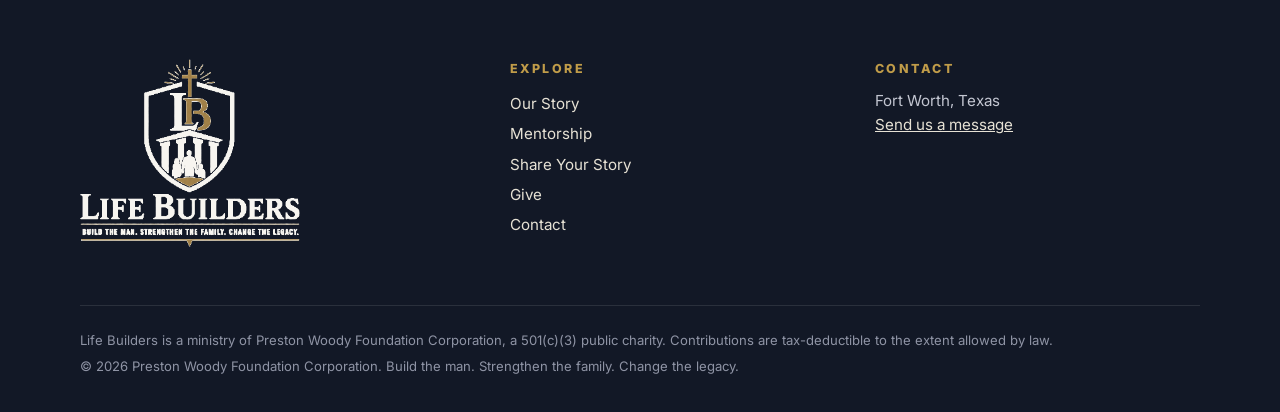
==== commit 47458fc7: "Add Saints Crown photography and The Standard section; switch mentorship to 30 days Co-Authored-By: " ====
--- a/site/index.html
+++ b/site/index.html
@@ -7,12 +7,13 @@
 <meta name="description" content="Life Builders helps men root their lives in Scripture, find a mentor, and lead their families well, and removes the cost barrier so any man can start.">
 <meta property="og:title" content="Life Builders | Build the man. Strengthen the family. Change the legacy.">
 <meta property="og:description" content="Life Builders helps men root their lives in Scripture, find a mentor, and lead their families well, and removes the cost barrier so any man can start.">
-<meta property="og:image" content="https://lifebuilders.net/assets/img/logo.png">
+<meta property="og:image" content="https://lifebuilders.net/assets/img/og-image.jpg">
 <link rel="icon" type="image/png" href="assets/img/favicon.png">
 <link rel="preconnect" href="https://fonts.googleapis.com">
 <link rel="preconnect" href="https://fonts.gstatic.com" crossorigin>
 <link href="https://fonts.googleapis.com/css2?family=Inter:wght@400;500;600;700;800&family=Source+Serif+4:opsz,wght@8..60,700;8..60,900&display=swap" rel="stylesheet">
 <link rel="stylesheet" href="assets/css/site.css">
+
 </head>
 <body>
 <header class="site-header">
@@ -25,9 +26,9 @@
 </header>
 <main>
 
-<section class="hero">
-  <div class="wrap hero-grid">
-    <div>
+<section class="hero hero-photo" style="--photo:url('/assets/img/photos/men-praying.jpg')">
+  <div class="wrap">
+    <div class="hero-copy">
       <p class="eyebrow light">For men ready to stop drifting</p>
       <h1>Build the man. Strengthen the family. Change the legacy.</h1>
       <p class="hero-lede">You weren't made to drift. Life Builders helps men root their lives in Scripture, walk with a mentor, and lead their families well. Mentorship is free for the men we serve.</p>
@@ -36,7 +37,6 @@
         <a class="btn btn-outline" href="story/">Share your story</a>
       </div>
     </div>
-    <div class="hero-mark"><img src="assets/img/logo-light.png" alt="Life Builders logo" width="340"></div>
   </div>
 </section>
 
@@ -68,6 +68,22 @@
   </div>
 </section>
 
+<section class="section alt standard">
+  <div class="wrap two-col media-row">
+    <a class="standard-cover" href="https://podcasts.apple.com/podcast/id6783501774" target="_blank" rel="noopener"><img src="assets/img/photos/the-standard.jpg" alt="The Standard with Preston Woody podcast cover" width="450" height="450" loading="lazy"></a>
+    <div>
+      <p class="eyebrow">The Standard with Preston Woody</p>
+      <h2>Where it starts for most men.</h2>
+      <p>The Standard is a weekly podcast that asks the questions most men never get asked. Preston sits down with leaders, entrepreneurs and builders for honest conversations about faith, marriage, work, purpose and the discipline it takes to grow.</p>
+      <p>It's the front door to Life Builders. A man hears something that names what he's been carrying. Then he has somewhere to take it: a daily Bible rhythm, and a mentor who walks the road with him.</p>
+      <div class="actions">
+        <a class="btn btn-navy" href="https://podcasts.apple.com/podcast/id6783501774" target="_blank" rel="noopener">Listen to The Standard</a>
+        <a class="btn btn-ghost-navy" href="story/">Has it helped you? Tell us</a>
+      </div>
+    </div>
+  </div>
+</section>
+
 <section class="section alt">
   <div class="wrap">
     <p class="eyebrow center">What we do</p>
@@ -86,11 +102,17 @@
       <article class="card">
         <p class="eyebrow">Mentorship</p>
         <h3>A mentor who walks beside him</h3>
-        <p>A trained mentor walks with you for 90 days. It's free once your application is approved.</p>
+        <p>A trained mentor walks with you for 30 days. It's free once your application is approved.</p>
         <a class="text-link" href="mentorship/">How mentorship works &rarr;</a>
       </article>
     </div>
   </div>
+</section>
+
+<section class="photo-strip" aria-label="Men at a Life Builders gathering">
+  <img src="assets/img/photos/conversation.jpg" alt="A man speaking during a small-group conversation" loading="lazy">
+  <img src="assets/img/photos/david.jpg" alt="A man praying with his hand on his heart" loading="lazy">
+  <img src="assets/img/photos/reading.jpg" alt="A man holding an open notebook, listening" loading="lazy">
 </section>
 
 <section class="section">
@@ -119,7 +141,7 @@
   </div>
 </section>
 
-<section class="band navy">
+<section class="band navy band-photo" style="--photo:url('/assets/img/photos/fist.jpg')">
   <div class="wrap band-row">
     <div>
       <p class="eyebrow light">Join the work</p>
--- a/site/assets/css/site.css
+++ b/site/assets/css/site.css
@@ -141,7 +141,8 @@
 
 /* Form slot */
 .form-slot { margin-top: 30px; background: var(--cream); border: 2px dashed var(--gold); border-radius: var(--radius); padding: 50px 30px; text-align: center; }
-.form-slot iframe { width: 100%; min-height: 1100px; border: 0; }
+.form-embed { margin-top: 30px; background: #fff; border: 1px solid var(--line); border-radius: var(--radius); overflow: hidden; }
+.form-embed iframe { display: block; width: 100%; border: 0; }
 
 /* Footer */
 .site-footer { background: var(--navy-deep); color: #c3c6d1; padding: 70px 0 30px; font-size: .95rem; }
@@ -173,3 +174,79 @@
   .pathway, .journey, .steps, .tiers, .tiers.four { grid-template-columns: 1fr; }
   .brand span { font-size: 1.1rem; }
 }
+.give-embed { margin: 28px auto 12px; max-width: 560px; min-height: 420px; }
+html { scroll-behavior: smooth; }
+
+/* Site forms */
+.lb-form-wrap { margin-top: 30px; }
+.lb-form, .form-done { background: #fff; border: 1px solid var(--line); border-top: 4px solid var(--navy); border-radius: var(--radius); padding: 36px; box-shadow: 0 6px 24px rgba(28,35,64,.07); }
+.form-intro { margin: 0 0 12px; }
+.form-notice { margin: 0 0 24px; padding: 12px 16px; background: var(--cream); border-left: 3px solid var(--gold); border-radius: 6px; font-size: .9rem; color: #4a4f60; }
+.form-steps { list-style: none; display: flex; gap: 8px; padding: 0; margin: 0 0 28px; counter-reset: s; }
+.form-steps li { flex: 1; display: flex; align-items: center; gap: 8px; padding-top: 10px; border-top: 3px solid var(--line); font-size: .85rem; font-weight: 600; color: #8f94a5; }
+.form-steps li span { display: inline-grid; place-items: center; width: 24px; height: 24px; border-radius: 50%; background: var(--line); color: var(--navy); font-size: .75rem; }
+.form-steps li.active, .form-steps li.done { border-color: var(--gold); color: var(--navy); }
+.form-steps li.active span, .form-steps li.done span { background: var(--gold); color: var(--navy-deep); }
+.step-title { font-family: var(--serif); color: var(--navy); font-size: 1.4rem; margin: 0 0 20px; }
+.field { margin: 0 0 22px; border: 0; padding: 0; min-width: 0; }
+.field > label, .field > legend { display: block; font-weight: 600; color: var(--navy); margin-bottom: 8px; padding: 0; }
+.field .help { display: block; font-size: .85rem; color: #6b7083; margin: -4px 0 8px; }
+.req { color: var(--gold-ink); margin-left: 3px; }
+.lb-form input[type=text], .lb-form input[type=email], .lb-form input[type=tel], .lb-form textarea { width: 100%; box-sizing: border-box; font: inherit; color: var(--ink, #1f2433); background: var(--cream); border: 1px solid var(--line); border-radius: 10px; padding: 12px 14px; transition: border-color .15s ease, box-shadow .15s ease; }
+.lb-form textarea { resize: vertical; min-height: 120px; }
+.lb-form input:focus, .lb-form textarea:focus { outline: none; border-color: var(--gold); box-shadow: 0 0 0 3px rgba(192,156,73,.2); background: #fff; }
+.choices { display: grid; gap: 8px; }
+.choice { display: flex; align-items: center; gap: 10px; padding: 11px 14px; background: var(--cream); border: 1px solid var(--line); border-radius: 10px; cursor: pointer; font-weight: 400; color: var(--ink, #1f2433); margin: 0; }
+.choice:hover { border-color: var(--gold); }
+.choice input[type=radio], .choice input[type=checkbox] { accent-color: var(--navy); width: 18px; height: 18px; margin: 0; flex: none; }
+.choice:has(input:checked) { border-color: var(--navy); background: #fff; }
+.choice.other .other-text { flex: 1; padding: 6px 10px; background: #fff; }
+.field.invalid input[type=text], .field.invalid input[type=email], .field.invalid input[type=tel], .field.invalid textarea, .field.invalid .choice { border-color: #b3261e; }
+.field-error { color: #b3261e; font-size: .85rem; margin: 6px 0 0; }
+.form-nav { display: flex; justify-content: space-between; gap: 12px; margin-top: 28px; }
+.form-nav .btn:only-child { margin-left: auto; }
+.btn-ghost { background: transparent; color: var(--navy); border-color: var(--line); }
+.btn-ghost:hover { border-color: var(--navy); }
+.lb-form button { cursor: pointer; }
+.lb-form button[disabled] { opacity: .6; cursor: default; }
+.form-error { color: #b3261e; margin: 16px 0 0; }
+.form-required-note { font-size: .8rem; color: #8f94a5; margin: 18px 0 0; }
+.hp { position: absolute; left: -9999px; width: 1px; height: 1px; overflow: hidden; }
+.form-done { text-align: center; }
+.form-done h3 { font-family: var(--serif); color: var(--navy); font-size: 1.6rem; margin: 0 0 10px; }
+.form-done p { margin: 0; }
+@media (max-width: 560px) {
+  .lb-form, .form-done { padding: 24px 18px; }
+  .form-steps li { font-size: 0; gap: 0; justify-content: center; }
+  .form-steps li span { font-size: .75rem; }
+}
+.field, .lb-form-wrap, .form-done { scroll-margin-top: 96px; }
+
+/* Photography */
+.hero-photo { background: linear-gradient(90deg, rgba(18,24,38,.94) 0%, rgba(18,24,38,.82) 42%, rgba(18,24,38,.35) 100%), var(--photo) center 35% / cover no-repeat; }
+.hero.hero-photo { padding: 130px 0 140px; }
+.hero-copy { max-width: 640px; }
+.page-hero.center-photo { background: linear-gradient(rgba(18,24,38,.82), rgba(18,24,38,.82)), var(--photo) center / cover no-repeat; }
+.media-row { align-items: center; }
+.standard-cover img { width: 100%; max-width: 440px; height: auto; border-radius: 6px; box-shadow: 0 18px 40px rgba(18,24,38,.25); display: block; }
+.standard .actions { display: flex; flex-wrap: wrap; gap: 12px; margin-top: 1.2em; }
+.standard .btn-navy { margin-top: 0; }
+.btn-ghost-navy { border: 2px solid var(--navy); color: var(--navy); background: transparent; }
+.btn-ghost-navy:hover { background: var(--navy); color: var(--cream); }
+.photo-strip { display: grid; grid-template-columns: repeat(3, 1fr); }
+.photo-strip img { width: 100%; height: 420px; object-fit: cover; display: block; }
+.section-photo { width: 100%; height: auto; max-height: 520px; object-fit: cover; border-radius: 6px; display: block; margin-top: 1.5em; }
+.media-row .section-photo { margin-top: 0; }
+.founder { display: grid; grid-template-columns: .8fr 1.2fr; gap: 56px; align-items: start; max-width: 1040px; }
+.founder-photo { margin: 0; position: sticky; top: 110px; }
+.founder-photo img { width: 100%; height: auto; border-radius: 6px; display: block; }
+@media (max-width: 860px) {
+  .hero.hero-photo { padding: 80px 0 90px; background: linear-gradient(rgba(18,24,38,.85), rgba(18,24,38,.85)), var(--photo) center / cover no-repeat; }
+  .photo-strip { grid-template-columns: 1fr 1fr; }
+  .photo-strip img { height: 260px; }
+  .photo-strip img:last-child { display: none; }
+  .founder { grid-template-columns: 1fr; gap: 30px; }
+  .founder-photo { position: static; max-width: 360px; }
+  .standard-cover img { max-width: 320px; }
+}
+.band.navy.band-photo { background: linear-gradient(90deg, rgba(18,24,38,.95) 0%, rgba(18,24,38,.85) 55%, rgba(18,24,38,.55) 100%), var(--photo) right 30% / cover no-repeat; }
